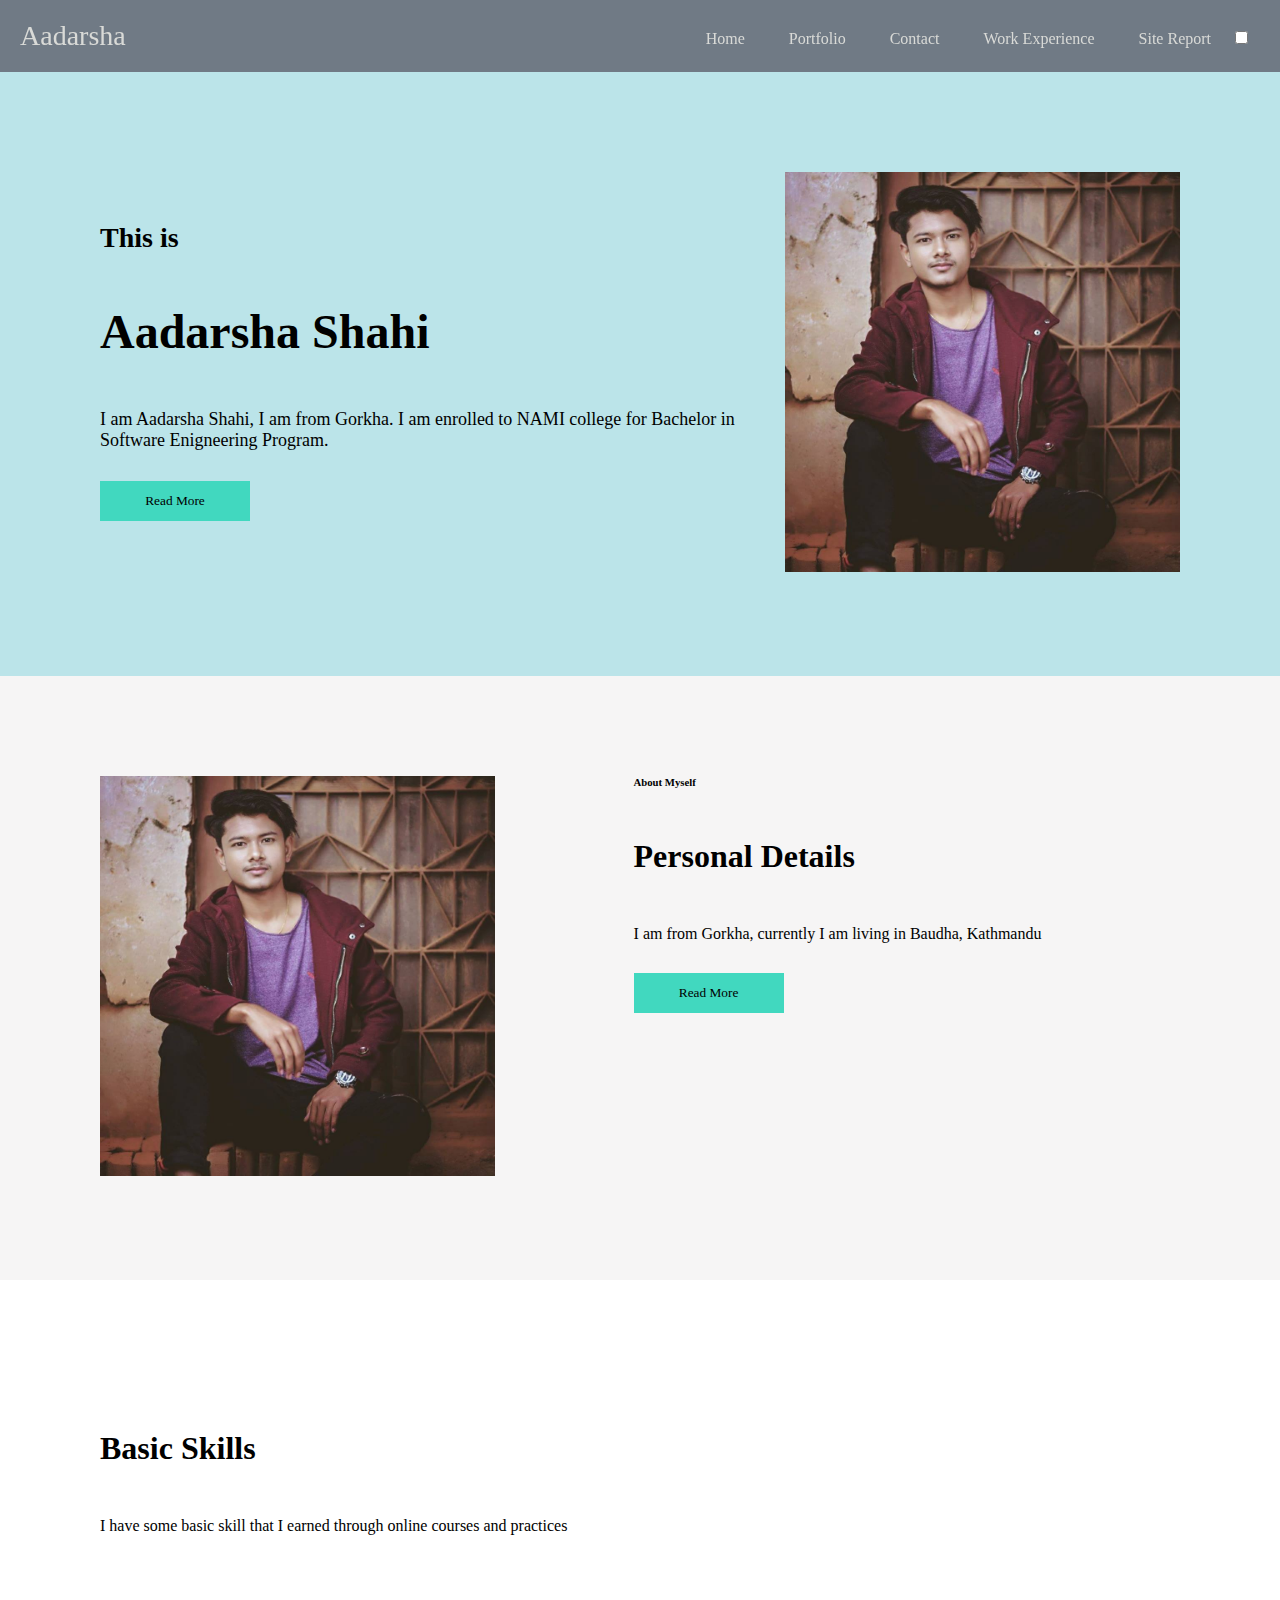
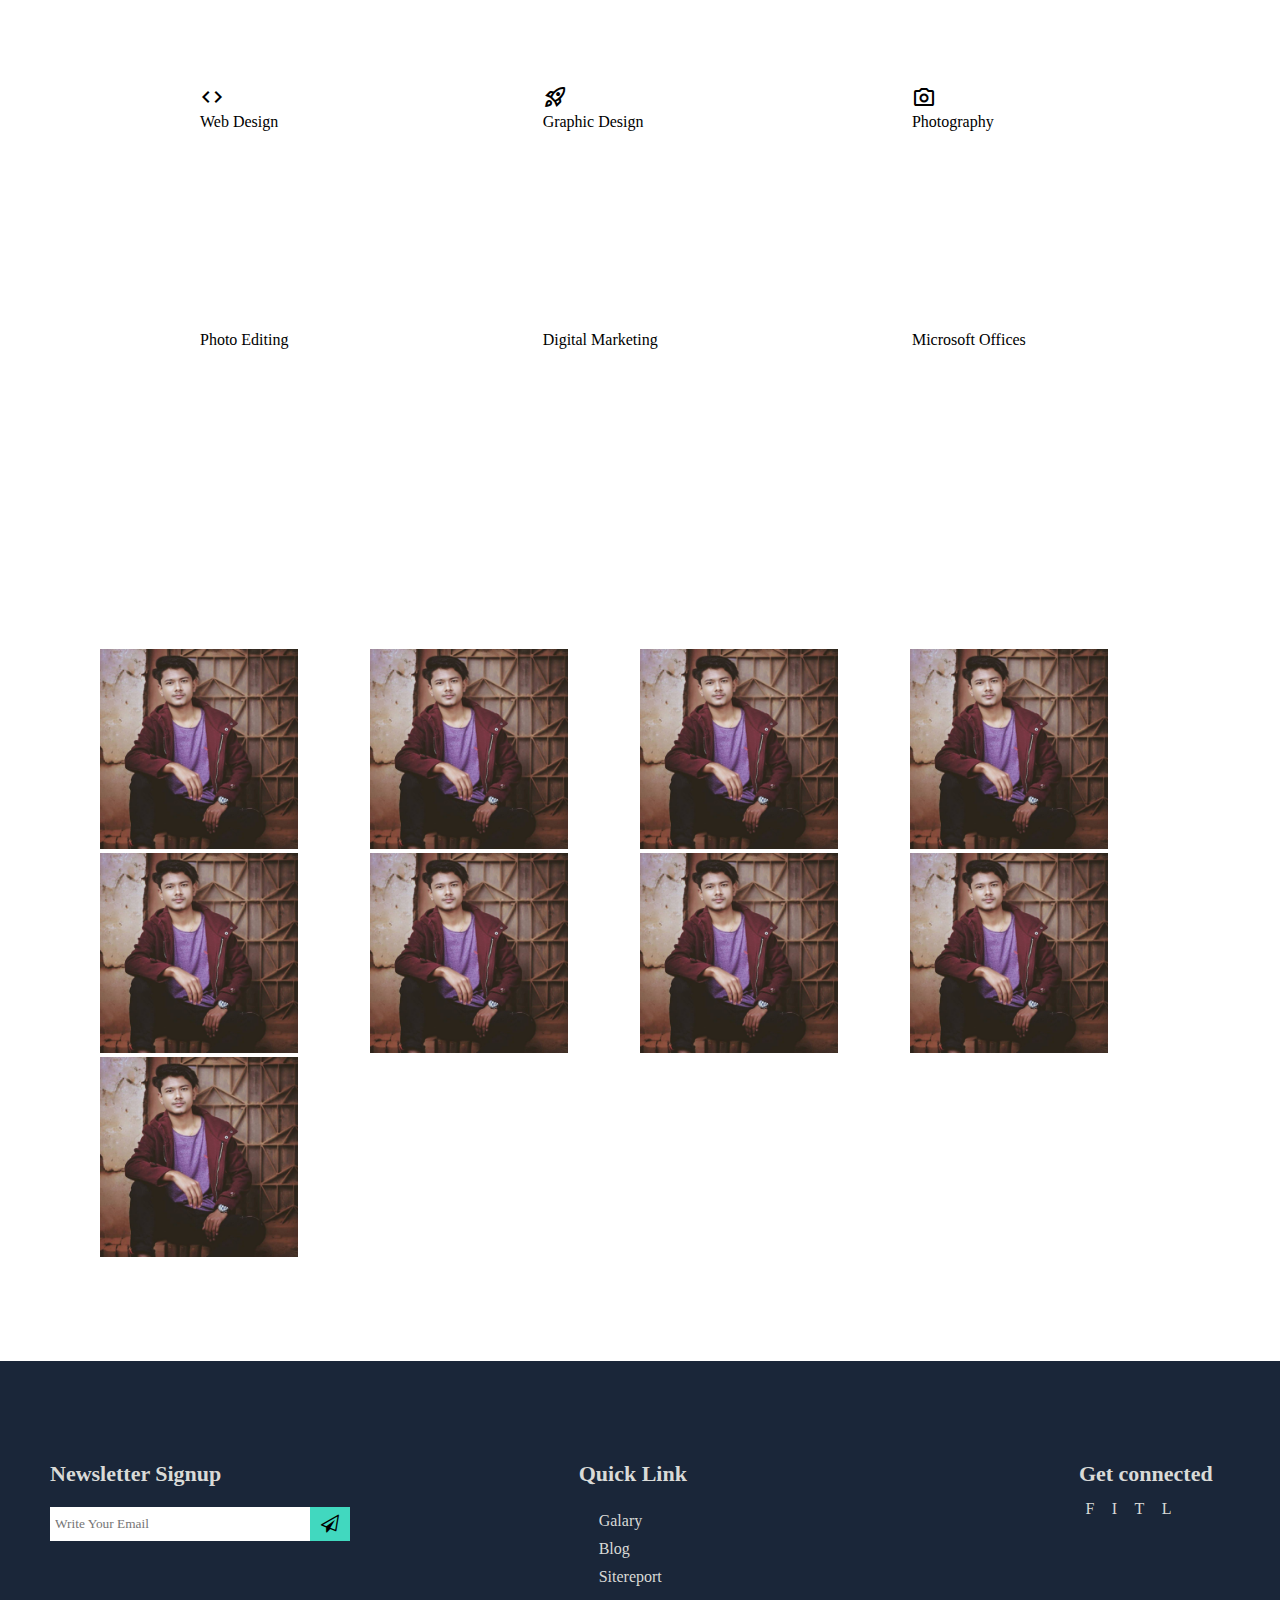
==== index.html @ e9f1cf70 "Hamburger modification" ====
<!--These are elements for index.html page-->
<!DOCTYPE html>
<html>
<head>
	<meta charset="utf-8">
	<meta name="viewport" content="width=device-width, initial-scale=1">
	<title>Portfolio</title>
	<!--This is the link for External CSS that add design to header and footer-->
	<link rel="stylesheet" type="text/css" href="./css/style.css"/>
	<link rel="stylesheet" type="text/css" href="./css/main.css"/>
	<link rel="stylesheet" type="text/css" href="./css/index.css"/>
	<link rel="stylesheet" href="https://cdnjs.cloudflare.com/ajax/libs/font-awesome/4.7.0/css/font-awesome.min.css">
	<link rel="stylesheet" href="https://fonts.googleapis.com/css2?family=Material+Symbols+Outlined:opsz,wght,FILL,GRAD@48,400,0,0"/>
</head>

<!--Body of the page starts here-->
<body>
	<!--This is the header of the page-->
	<header id="header">	<!--Header Id for scroll up behaviour-->

			<!--This div should float left-->
			<div class="left">
				<a>Aadarsha</a>
			</div>
			<!--left div ends here-->

			<!--This div should float right-->
			<div class="right">

				<div class="nav-container">
					<!--Start of navigation bar-->
					<nav class="web-nav">

						<!--creating navigation menu-->
						<ul>

							<!--listing all navigation menu items-->
							<li><a href="index.html">Home</a></li>
							<li><a href="portfolio.html">Portfolio</a></li>
							<li><a href="contact.html">Contact</a></li>
							<li><a href="workexperience.html">Work Experience</a></li>
							<li><a href="sitereport.html">Site Report</a></li>
						</ul>
						<!--closing of navigation menu-->

					</nav>
				</div>
				<!--Navigation bar ends-->
				<div class="hamburger" type="checkbox">
					<input type="checkbox" name="menu" id="menu">
					<div class="bar-1"></div>
					<div class="bar-2"></div>
					<div class="bar-3"></div>
				</div>

			</div>
			<!--right div ends here-->
	</header>
	<!--Header Ends Here-->

	<main>
		<section class="section-1">
			<div class="left">
				<div class="left-inner">
					<h6>This is</h6>
					<h1>Aadarsha Shahi</h1>
					<p> I am Aadarsha Shahi, I am from Gorkha. I am enrolled to NAMI college for Bachelor in Software Enigneering Program.</p>
					<button class="read-more">Read More</button>
				</div>
			</div>

			<div class="right">
				<div class="right-inner">
					<img class="profile-img" src="./image/image.jpg" />
				</div>
			</div>
		</section>

		<section class="section-2">
			<div class="left">
				<div class="left-inner">
					<img class="profile-img" src="./image/image.jpg" />
				</div>
			</div>
			<div class="right">
				<div class="right-inner">
					<h6>About Myself</h6>
					<h1>Personal Details</h1>
					<p>I am from Gorkha, currently I am living in Baudha, Kathmandu</p>
					<button class="read-more">Read More</button>
				</div>
			</div>
		</section>
		<section class="section-3">
			<h1>Basic Skills</h1>
			<p>I have some basic skill that I earned through online courses and practices</p>
			<div class="grid-container">
				<div class="grid-element">
					<p><span class="material-symbols-outlined">code</span></p>
					<a>Web Design</a>
				</div>
				<div class="grid-element">
					<p><span class="material-symbols-outlined">rocket_launch</span></p>
					<a>Graphic Design</a>
				</div>
				<div class="grid-element">
					<p><span class="material-symbols-outlined">photo_camera</span></p>
					<a>Photography</a>
				</div>
				<div class="grid-element">
					<a>Photo Editing</a>
				</div>
				<div class="grid-element">
					<a>Digital Marketing</a>
				</div>
				<div class="grid-element">
					<a>Microsoft Offices</a>
				</div>
			</div>
		</section>

		<section class="section-4">
			<div class="grid-container">
				<div class="grid-item">
					<img src="./image/image.jpg" height="200px" width="auto"/>
				</div>
				<div class="grid-item">
					<img src="./image/image.jpg" height="200px" width="auto"/>
				</div>
				<div class="grid-item">
					<img src="./image/image.jpg" height="200px" width="auto"/>
				</div>
				<div class="grid-item">
					<img src="./image/image.jpg" height="200px" width="auto"/>
				</div>
				<div class="grid-item">
					<img src="./image/image.jpg" height="200px" width="auto"/>
				</div>
				<div class="grid-item">
					<img src="./image/image.jpg" height="200px" width="auto"/>
				</div>
				<div class="grid-item">
					<img src="./image/image.jpg" height="200px" width="auto"/>
				</div>
				<div class="grid-item">
					<img src="./image/image.jpg" height="200px" width="auto"/>
				</div>
				<div class="grid-item">
					<img src="./image/image.jpg" height="200px" width="auto"/>
				</div>

			</div>
		</section>
	</main>

	<footer>

		<div class="main">

		<!--Start of footer left div--->
		<div class="left">

			<!--footer left inner div starts here-->
			<div class="left-inner">
				<h1>Newsletter Signup</h1>
				<!--Newsletter subscription form start here-->
				<!---Form is required to make submit property send an email-->
				<!--Class given to identity this is footer-form only for newsletter subscription-->
				<form class="footer-form" action="mailto: aadarsha.2023107@nami.edu.np" method="post" enctype="text/plain">		
					<input type="email" name="email-for-newsletter" placeholder="Write Your Email" onfocus="this.placeholder='';" required/>
				<button type="submit" name="submit-button" class="subscribe-button"><i class="fa fa-paper-plane-o"></i></button>
				</form>
				<!--footer form ends here-->
			</div>
			<!--footer left inner div ends here-->

		</div>
		<!--end of footer left div-->

		<!--footer center div starts here-->
		<div class="center">
			
			<!--footer center inner div starts here-->
			<div class="center-inner">
				<h1>Quick Link</h1>
					<ul>
						<li><a href="">Galary</a></li>
						<li><a href="">Blog</a></li>
						<li><a href="">Sitereport</a></li>
					</ul>
			</div>
			<!--footer center inner div ends here-->

		</div>
		<!--footer center div ends here-->

		<!--footer right div starts here-->
		<div class="right">
			
			<!--footer right inner div starts here-->
			<div class="right-inner">
				<h1>Get connected</h1>
					<ul>
						<li><a href="">F</a></li>
						<li><a href="">I</a></li>
						<li><a href="">T</a></li>
						<li><a href="">L</a></li>
					</ul>
			</div>
			<!--footer right inner div ends here-->

		</div>
		<!--footer right div ends here-->

	</div>

	</footer>
	<!--footer ends here-->

	<nav class="mobile-nav">

		
	</nav>

</body>
</html>
---- css/style.css ----
/*This is the main stylesheet for header and footer of the overall pages of the website*/
:root {
	--fade1 : #e3f6f5;
}
/* setting body margin to 0*/
* {
	margin: 0;
	font-family: Verdana;
}

/*adding design to header*/
header {
	padding: 20px;
	background-color: #1239;
	color: #d9dad7;
	position: sticky;
	top: 0;
}
header div {
	display: inline-block;
	margin: 0;
}
header .left {
	font-weight: 200px;
	font-size: 28px;
}
header .right {
	float: right;
}
header .right nav{
	margin-top: 10px;
}

/* header ul style to none */
ul {
	list-style-type: none;
	margin: 0;
}
/* setting default property of a to designed propert*/
header a{
	text-decoration: none;
	color: #d9dad7;
}
header nav ul .hamburger {
	display: none;
	visibility: hidden;
}

footer a{
	text-decoration: none;
	color: #d9dad7;
}

/*navigation-menu items inline */
header nav ul li {
	display: inline-block;
	margin: 0;
	padding: 0 20px;
}

/*adding design to footer*/
footer {
	background-color: #1a2639;
	color: #d9dad7;
	padding: 50px;
	justify-content: center;
}

/*main container div of footer*/
footer .main {
	display: grid;
	grid-template-columns: auto auto auto;

}

/*footer newsletter subscription form*/
footer form {
	display: flex;
	padding: 20px 0;
}

/*form elements default property modified*/
form input, button, textarea {
	width: 250px;
	height: 30px;
	border-style: none;
	padding: 2px 5px;
	box-shadow: none;
	outline-style: none;
}

/*overriding the property of button to minimize repetation of CSS code*/
footer form button {
	width: 40px;
	height: 34px;
	border-style: none;
	background-color: #41d8bf;
	font-weight: 200px;
	font-size: 18px;
}

/*margin setting for center div*/
footer .center {
	margin: 0 5%;
}

/*margin setting for center dv ul*/
footer .center ul {
	margin: 0 20px;
	padding: 0;
}

/*padding for center h1 maintain a bottom gap*/
footer .center h1 {
	padding-bottom: 20px;
}

/*padding for li maintain top-bottom space between list*/
footer .center li {
	padding: 5px 0;
}

/*floating right for right div*/
footer .right-inner {
	float: right;
	margin-right: 5%;
}

/*inline display and padding to maintain gaps*/
footer .right-inner li {
	display: inline-block;
	padding: 10% 5%;
}

/*changing dont sixe of all h1 elements of footer*/
footer h1 {
	font-size: 22px;
}


@media only screen and (max-width: 900px) {

	nav{
		display: none;
	}
	header .right .hamburger div {
		height: 3px;
		width: 30px;
		background-color: white;
		display: block;
		margin: 5px;
	}
	footer .main {
		grid-template-columns: auto;
	}
	footer .main .left-inner {
		margin-left: auto;
		margin-right: auto;
		max-width: 400px;
	}
	footer .main .left-inner {
		text-align: center;
	}
	footer .main .left-inner form {
		margin: 0 7.5%;
	}
	footer .main .center-inner {
		text-align: center;
		margin-top: 20px;
	}
	footer .main .right-inner {
		float: none;
		text-align: center;
		margin-top: 40px;
	}
	footer .main .right-inner h1 {
		margin-left: 30px;
	}
	footer .main .right-inner ul {
		margin-left: 30px;
		padding-left: 3px;
	}
	footer h1 {
		font-size: 20px;
	}

}
---- css/main.css ----
/*This is the common property for <main> part of all the pages*/

/*margin to 0*/
* {
	margin: 0;
	padding: 0;
	font-family: Verdana;
}

/*for all button with class name read-more*/
.read-more {
	width: 150px;
	height: 40px;
	margin-top: 30px;
	background-color: #41d8bf;
}

/*padding for all sections of all pages*/
section {
	padding: 100px;
}

.master-section {
	background-color: #9fd3c7;
	padding: 100px 0;
	color: #ececec;
}
.master-section h1, h4{
	font-size: 48px;
	text-align: center;
}
.master-section h4 {
	font-size: 22px;
}
.master-section h1 {
	padding: 0;
}
.profile-img {
	height: 400px;
	width: auto;
}
---- css/index.css ----
/*this is the CSS property applied for <main> part of index.html page only*/

/*for common property of section-1 and 2*/
.section-1, .section-2 {
	display: grid;
	grid-template-columns: auto auto;
	background-color: #bbe4e9;
}

/*overriding background colour of section 2*/
.section-2 {
	background-color: #f6f5f5;
}

/*for section-1 left-inner div*/
.section-1 .left-inner {
	padding-right: 50px;
}

/*for h6 tag of section-1 only*/
.section-1 h6 {
	font-size: 28px;
}

/*for h1 tag of section-1 only*/
.section-1 h1 {
	font-size: 48px;
}

/*for p tag of section-1 only*/
.section-1 p {
	font-size: 18px;
}

/*for common property of h6, h1 and p*/
.section-1 h6, h1, p {
	padding-top: 50px;
}

.section-1 img, .section-2 img {
	height: 400px;
	width: auto;
}

/*for grid-container div of section-3 only*/
.section-3 .grid-container {
	display: grid;
	grid-template-columns: auto auto auto;
}

/* for grid-element of section-2 only*/
.section-3 .grid-element {
	padding: 100px;
}

.section-4 .grid-container {
	display: grid;
	grid-template-columns: auto auto auto auto;
}

.section-4 .grid-item {
	padding: 0;
	grid-gap: 0;
}

@media only screen and (max-width: 900px) {
	.section-1, .section-2 {
		display: grid;
		grid-template-columns: auto;
	}
	.section-3 .grid-container, .section-4 .grid-container {
		display: grid;
		grid-template-columns: auto auto;
	}
	.section-1 img{
	padding-top: 50px;
	}
	.section-2 img{
	padding-bottom: 50px;
	}
	.section-2 .grid-container {
		display: grid;
		grid-template-columns: auto auto;
	}
	.section-2 .right .right-inner p{
		font-size: 18px;
	}
	section h1 {
		font-size: 20px;
	}
	section p {
		font-size: 8px;
	}

}
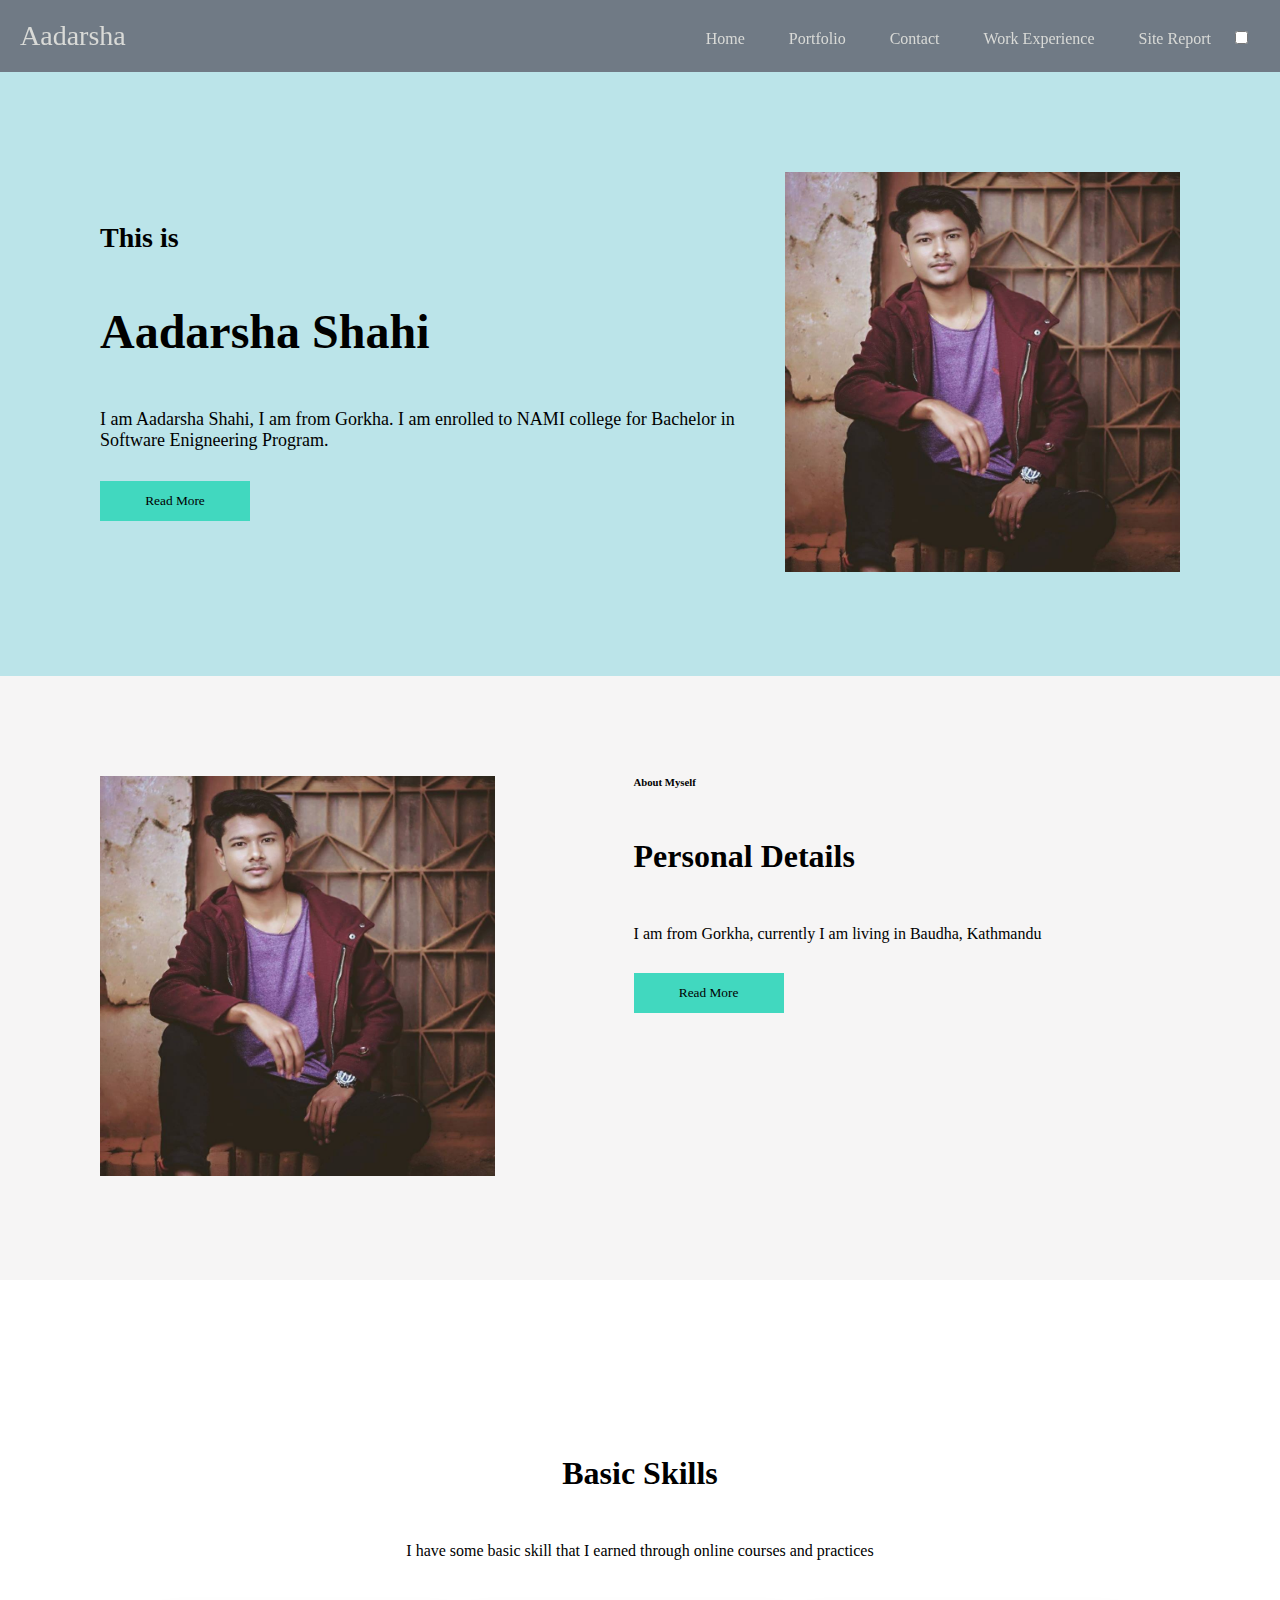
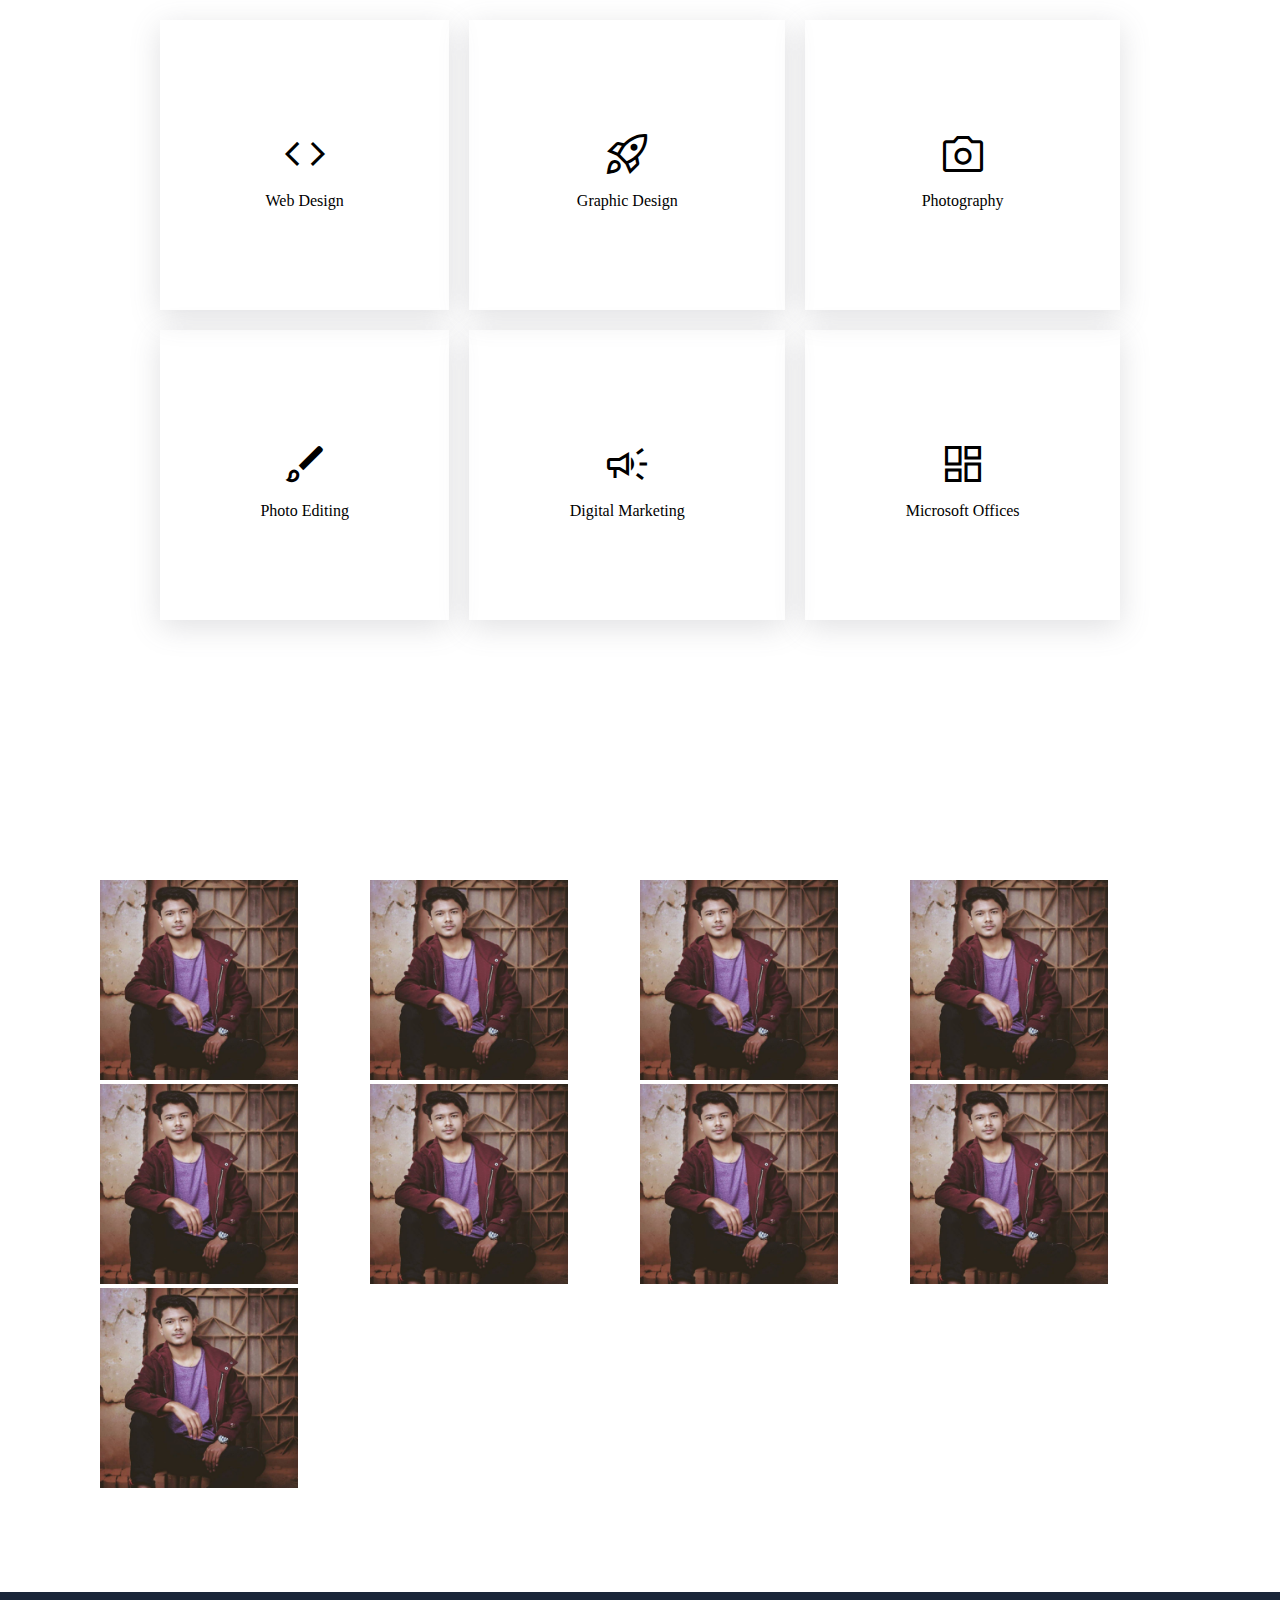
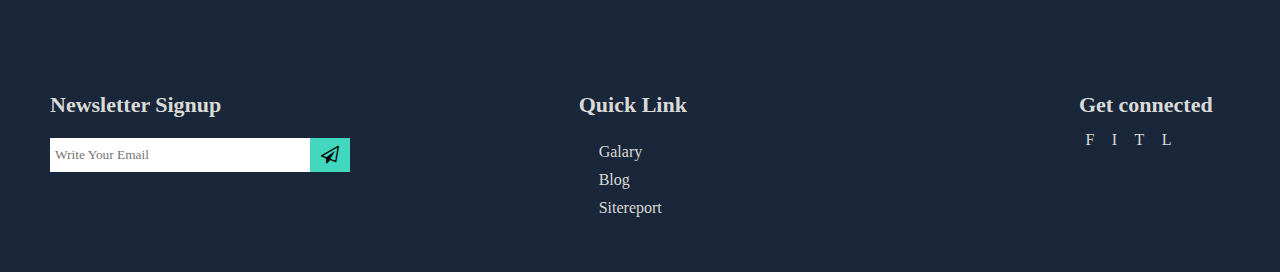
==== commit 22696a1a: "Portfolio Basic Skill" ====
--- a/index.html
+++ b/index.html
@@ -10,7 +10,7 @@
 	<link rel="stylesheet" type="text/css" href="./css/main.css"/>
 	<link rel="stylesheet" type="text/css" href="./css/index.css"/>
 	<link rel="stylesheet" href="https://cdnjs.cloudflare.com/ajax/libs/font-awesome/4.7.0/css/font-awesome.min.css">
-	<link rel="stylesheet" href="https://fonts.googleapis.com/css2?family=Material+Symbols+Outlined:opsz,wght,FILL,GRAD@48,400,0,0"/>
+	<link rel="stylesheet" href="https://fonts.googleapis.com/css2?family=Material+Symbols+Outlined:opsz,wght,FILL,GRAD@48,400,0,50"/>
 </head>
 
 <!--Body of the page starts here-->
@@ -91,29 +91,32 @@
 				</div>
 			</div>
 		</section>
-		<section class="section-3">
+		<section class="section-3 skill">
 			<h1>Basic Skills</h1>
 			<p>I have some basic skill that I earned through online courses and practices</p>
 			<div class="grid-container">
 				<div class="grid-element">
-					<p><span class="material-symbols-outlined">code</span></p>
+					<p><i class="material-symbols-outlined">code</i></p>
 					<a>Web Design</a>
 				</div>
 				<div class="grid-element">
-					<p><span class="material-symbols-outlined">rocket_launch</span></p>
+					<p><i class="material-symbols-outlined">rocket_launch</i></p>
 					<a>Graphic Design</a>
 				</div>
 				<div class="grid-element">
-					<p><span class="material-symbols-outlined">photo_camera</span></p>
+					<p><i class="material-symbols-outlined">photo_camera</i></p>
 					<a>Photography</a>
 				</div>
 				<div class="grid-element">
+					<p><i class="material-symbols-outlined">brush</i></p>
 					<a>Photo Editing</a>
 				</div>
 				<div class="grid-element">
+					<p><i class="material-symbols-outlined">campaign</i></p>
 					<a>Digital Marketing</a>
 				</div>
 				<div class="grid-element">
+						<p><i class="material-symbols-outlined">dashboard</i></p>
 					<a>Microsoft Offices</a>
 				</div>
 			</div>
--- a/css/main.css
+++ b/css/main.css
@@ -38,4 +38,40 @@
 .profile-img {
 	height: 400px;
 	width: auto;
+}
+
+.skill {
+	text-align: center;
+}
+
+/*for grid-container div of section-3 only*/
+.skill .grid-container {
+	display: grid;
+	grid-template-columns: auto auto auto;
+	padding: 50px;
+}
+.skill h1, .main-paragraph {
+	margin: 25px auto;
+}
+.skill h1 {
+	margin-bottom: 0;
+}
+/* for grid-element of section-2 only*/
+.skill .grid-element {
+	padding: 100px;
+	box-shadow: rgba(100, 100, 111, 0.2) 0px 7px 29px 0px;
+	margin: 10px;
+}
+
+.skill .grid-element p, a {
+	padding: 10px 0;
+}
+.skill .grid-element p i{
+	font-size: 48px;
+}
+.skill .grid-element:hover{
+	cursor: pointer;
+	color: #8594e4;
+	box-shadow: rgba(0, 0, 0, 0.25) 0px 54px 55px, rgba(0, 0, 0, 0.12) 0px -12px 30px, rgba(0, 0, 0, 0.12) 0px 4px 6px, rgba(0, 0, 0, 0.17) 0px 12px 13px, rgba(0, 0, 0, 0.09) 0px -3px 5px;
+	transition: 0.5s;
 }--- a/css/index.css
+++ b/css/index.css
@@ -42,17 +42,6 @@
 	width: auto;
 }
 
-/*for grid-container div of section-3 only*/
-.section-3 .grid-container {
-	display: grid;
-	grid-template-columns: auto auto auto;
-}
-
-/* for grid-element of section-2 only*/
-.section-3 .grid-element {
-	padding: 100px;
-}
-
 .section-4 .grid-container {
 	display: grid;
 	grid-template-columns: auto auto auto auto;
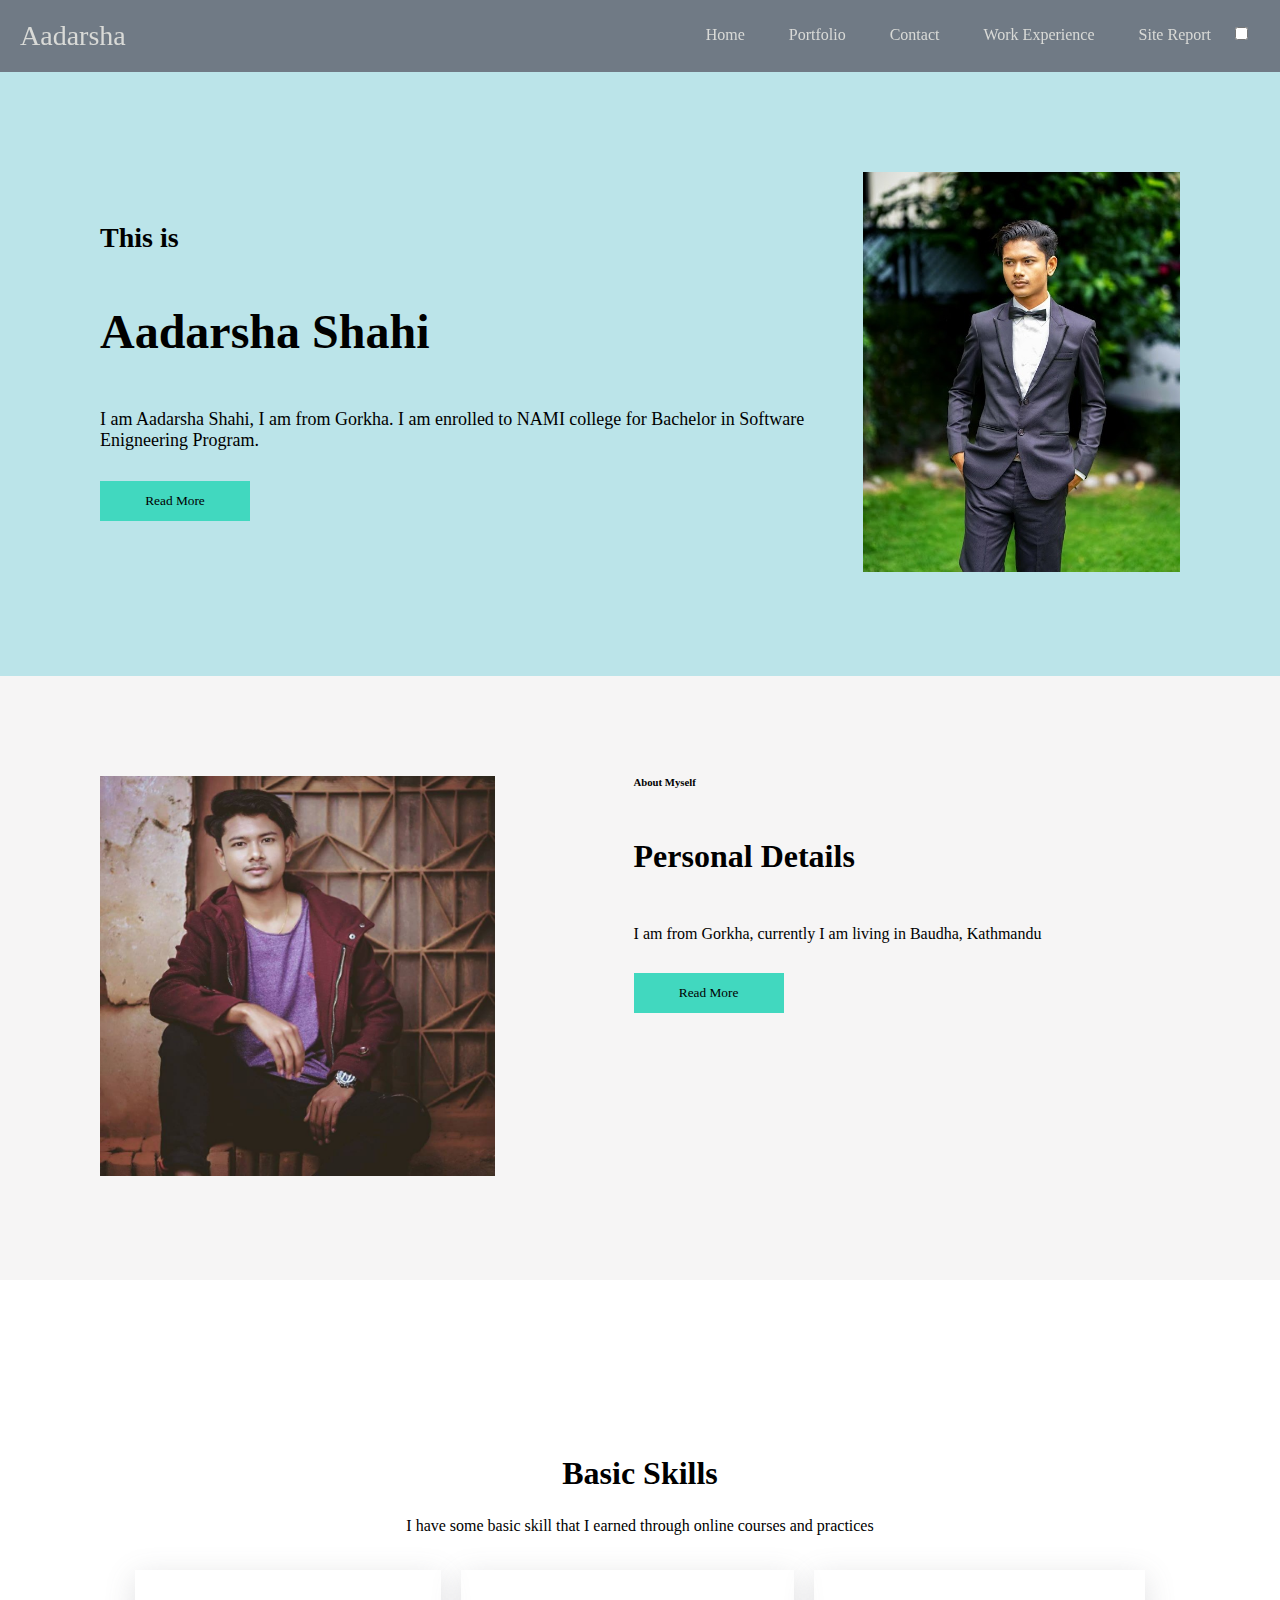
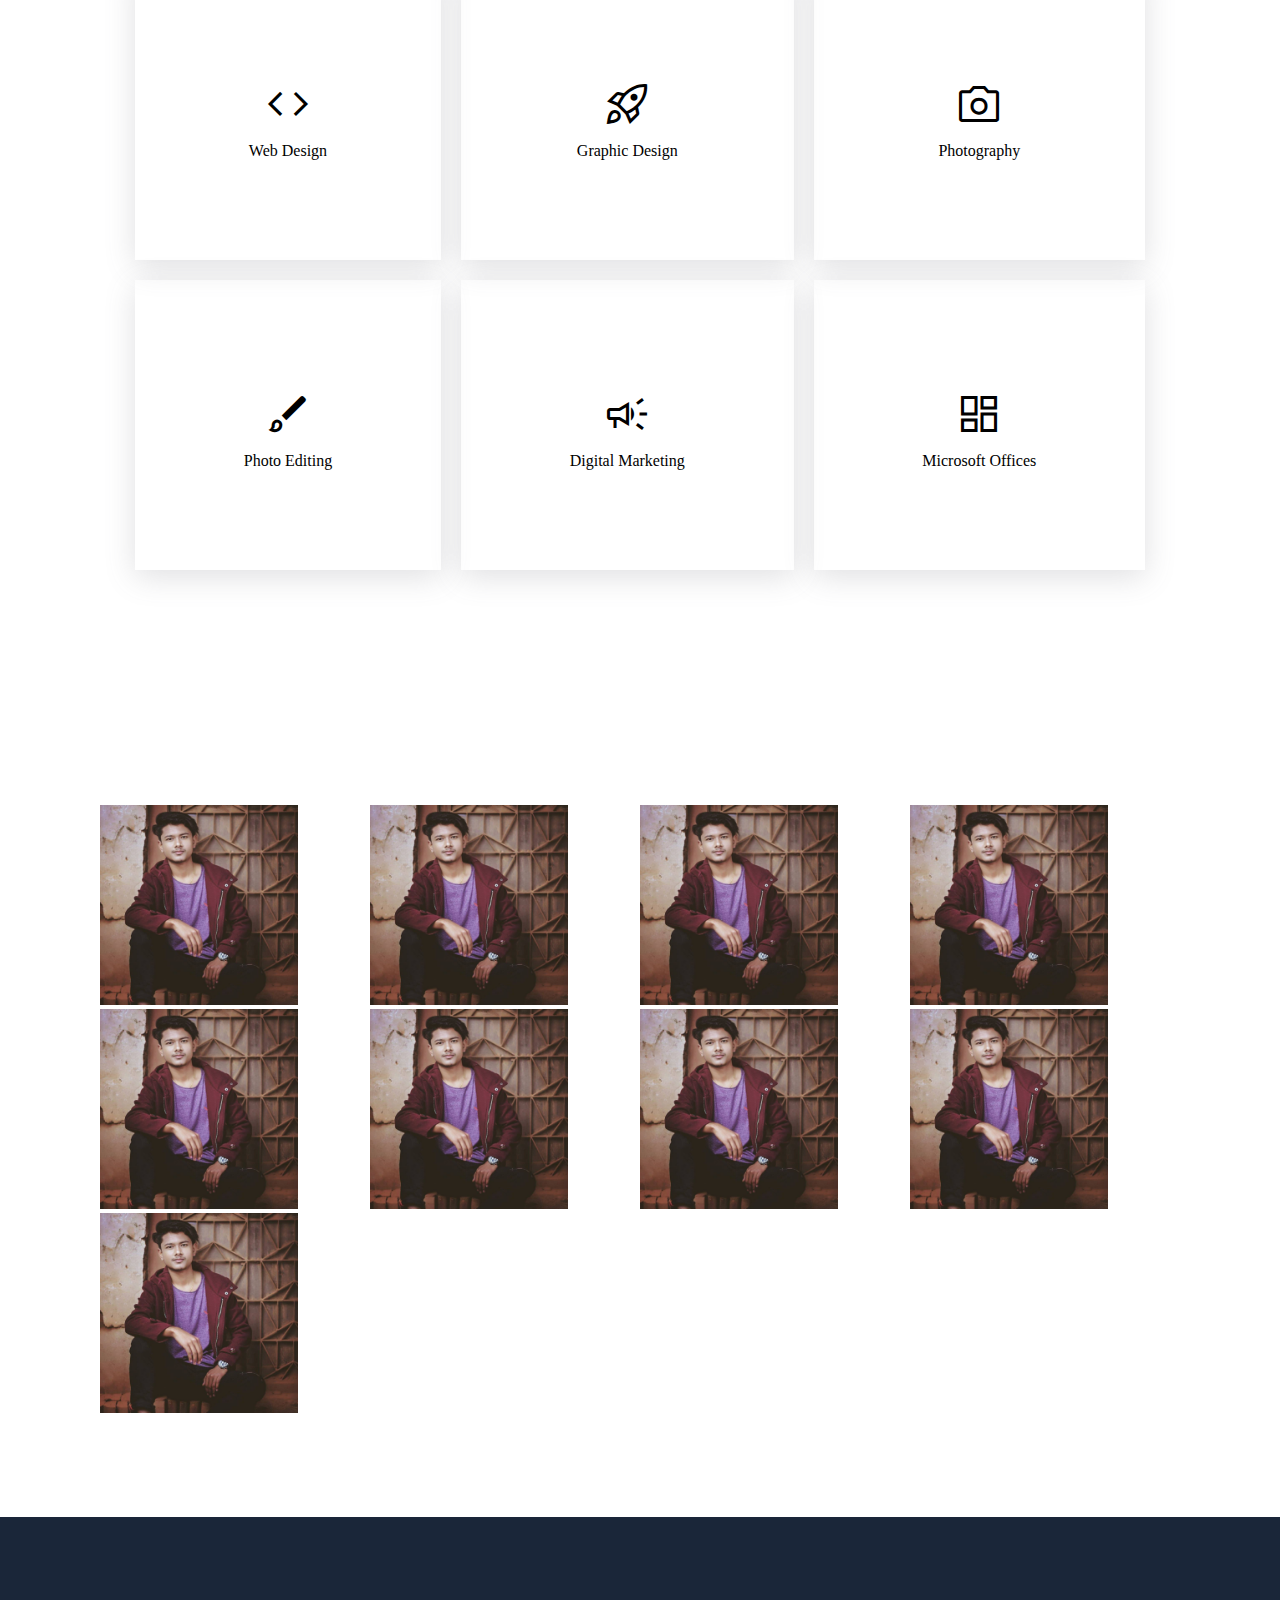
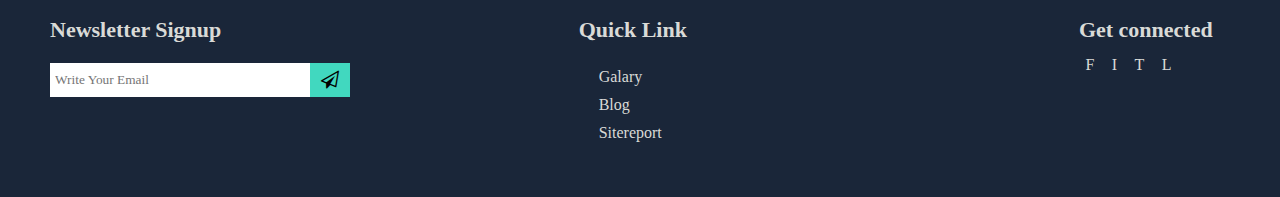
==== commit 54264278: "Box shadow modified" ====
--- a/index.html
+++ b/index.html
@@ -20,7 +20,7 @@
 
 			<!--This div should float left-->
 			<div class="left">
-				<a>Aadarsha</a>
+				<a href="#section">Aadarsha</a>
 			</div>
 			<!--left div ends here-->
 
@@ -59,7 +59,7 @@
 	<!--Header Ends Here-->
 
 	<main>
-		<section class="section-1">
+		<section class="section-1" id="section">
 			<div class="left">
 				<div class="left-inner">
 					<h6>This is</h6>
@@ -71,7 +71,7 @@
 
 			<div class="right">
 				<div class="right-inner">
-					<img class="profile-img" src="./image/image.jpg" />
+					<img class="profile-img" src="./image/profile-1.jpg" />
 				</div>
 			</div>
 		</section>
@@ -93,7 +93,7 @@
 		</section>
 		<section class="section-3 skill">
 			<h1>Basic Skills</h1>
-			<p>I have some basic skill that I earned through online courses and practices</p>
+			<p class="main-paragraph">I have some basic skill that I earned through online courses and practices</p>
 			<div class="grid-container">
 				<div class="grid-element">
 					<p><i class="material-symbols-outlined">code</i></p>
--- a/css/style.css
+++ b/css/style.css
@@ -3,6 +3,9 @@
 	--fade1 : #e3f6f5;
 }
 /* setting body margin to 0*/
+html {
+	scroll-behavior: smooth;
+}
 * {
 	margin: 0;
 	font-family: Verdana;
@@ -28,7 +31,7 @@
 	float: right;
 }
 header .right nav{
-	margin-top: 10px;
+	padding-top: 6px;
 }
 
 /* header ul style to none */
@@ -41,6 +44,7 @@
 	text-decoration: none;
 	color: #d9dad7;
 }
+
 header nav ul .hamburger {
 	display: none;
 	visibility: hidden;
@@ -137,7 +141,32 @@
 	font-size: 22px;
 }
 
-
+header .left a:hover {
+  transition: 5s;
+  -webkit-animation: glowing-text 1s ease-in-out infinite alternate;
+  -moz-animation: glowing-text 1s ease-in-out infinite alternate;
+  animation: glowing-text 1s ease-in-out infinite alternate;
+  cursor: pointer;
+
+}
+nav a:hover {
+	padding: 30px;
+	padding-bottom: 28.5px;
+	cursor: pointer;
+	transition: 1s;
+	background-color: #1249;
+}
+.active {
+	border-bottom: 2ps solid red;
+}
+@keyframes glowing-text {
+  0% {
+    text-shadow: 0 0 10px #fff, 0 0 20px #fff, 0 0 30px #2e00e6, 0 0 40px #6300e6, 0 0 50px #c300e6, 0 0 60px #e200e6, 0 0 70px #e600ca;
+  
+  100% {
+    text-shadow: 0 0 20px #fff, 0 0 30px #ff4da6, 0 0 40px #ff4da6, 0 0 50px #ff4da6, 0 0 60px #ff4da6, 0 0 70px #ff4da6, 0 0 80px #ff4da6;
+  }
+}
 @media only screen and (max-width: 900px) {
 
 	nav{
--- a/css/main.css
+++ b/css/main.css
@@ -48,10 +48,13 @@
 .skill .grid-container {
 	display: grid;
 	grid-template-columns: auto auto auto;
-	padding: 50px;
+	padding: 25px;
 }
 .skill h1, .main-paragraph {
 	margin: 25px auto;
+}
+.skill p {
+	margin-bottom: 0;
 }
 .skill h1 {
 	margin-bottom: 0;
--- a/css/index.css
+++ b/css/index.css
@@ -51,7 +51,9 @@
 	padding: 0;
 	grid-gap: 0;
 }
-
+.skill p {
+	padding: 0;
+}
 @media only screen and (max-width: 900px) {
 	.section-1, .section-2 {
 		display: grid;
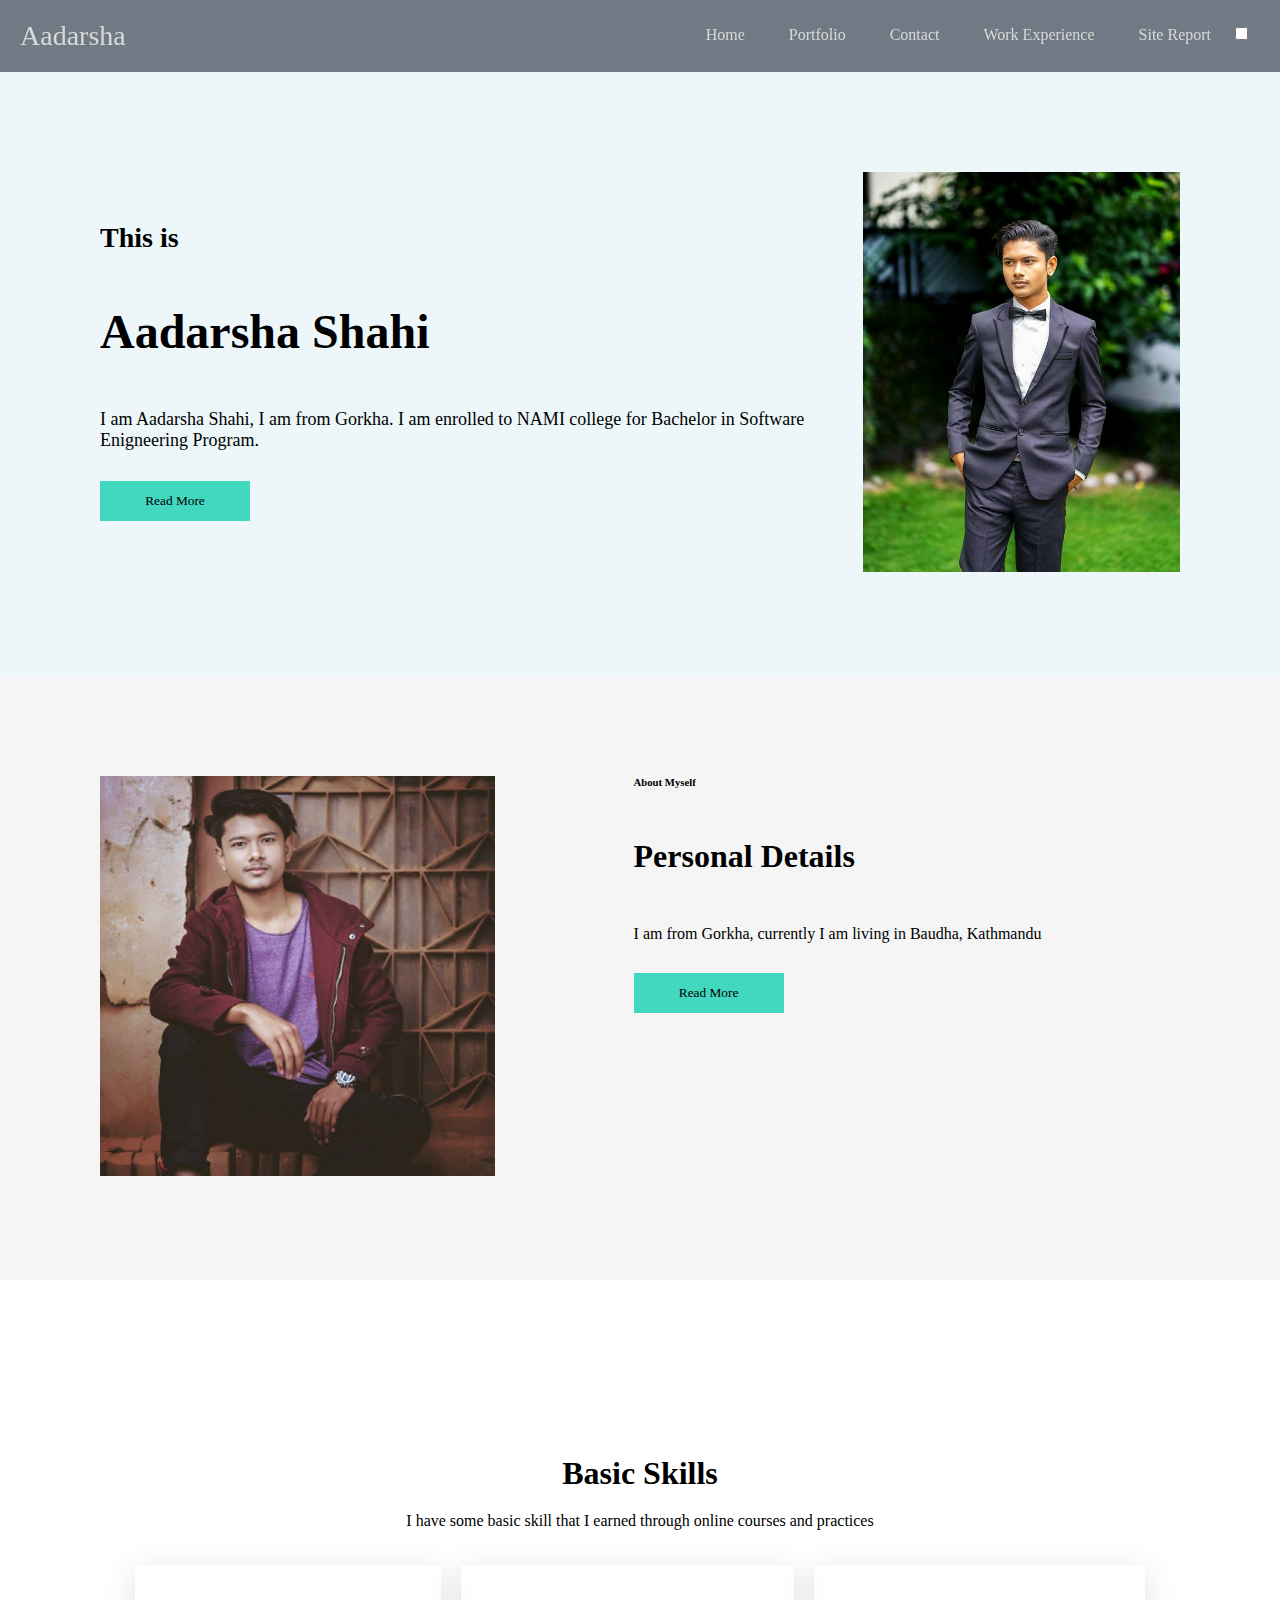
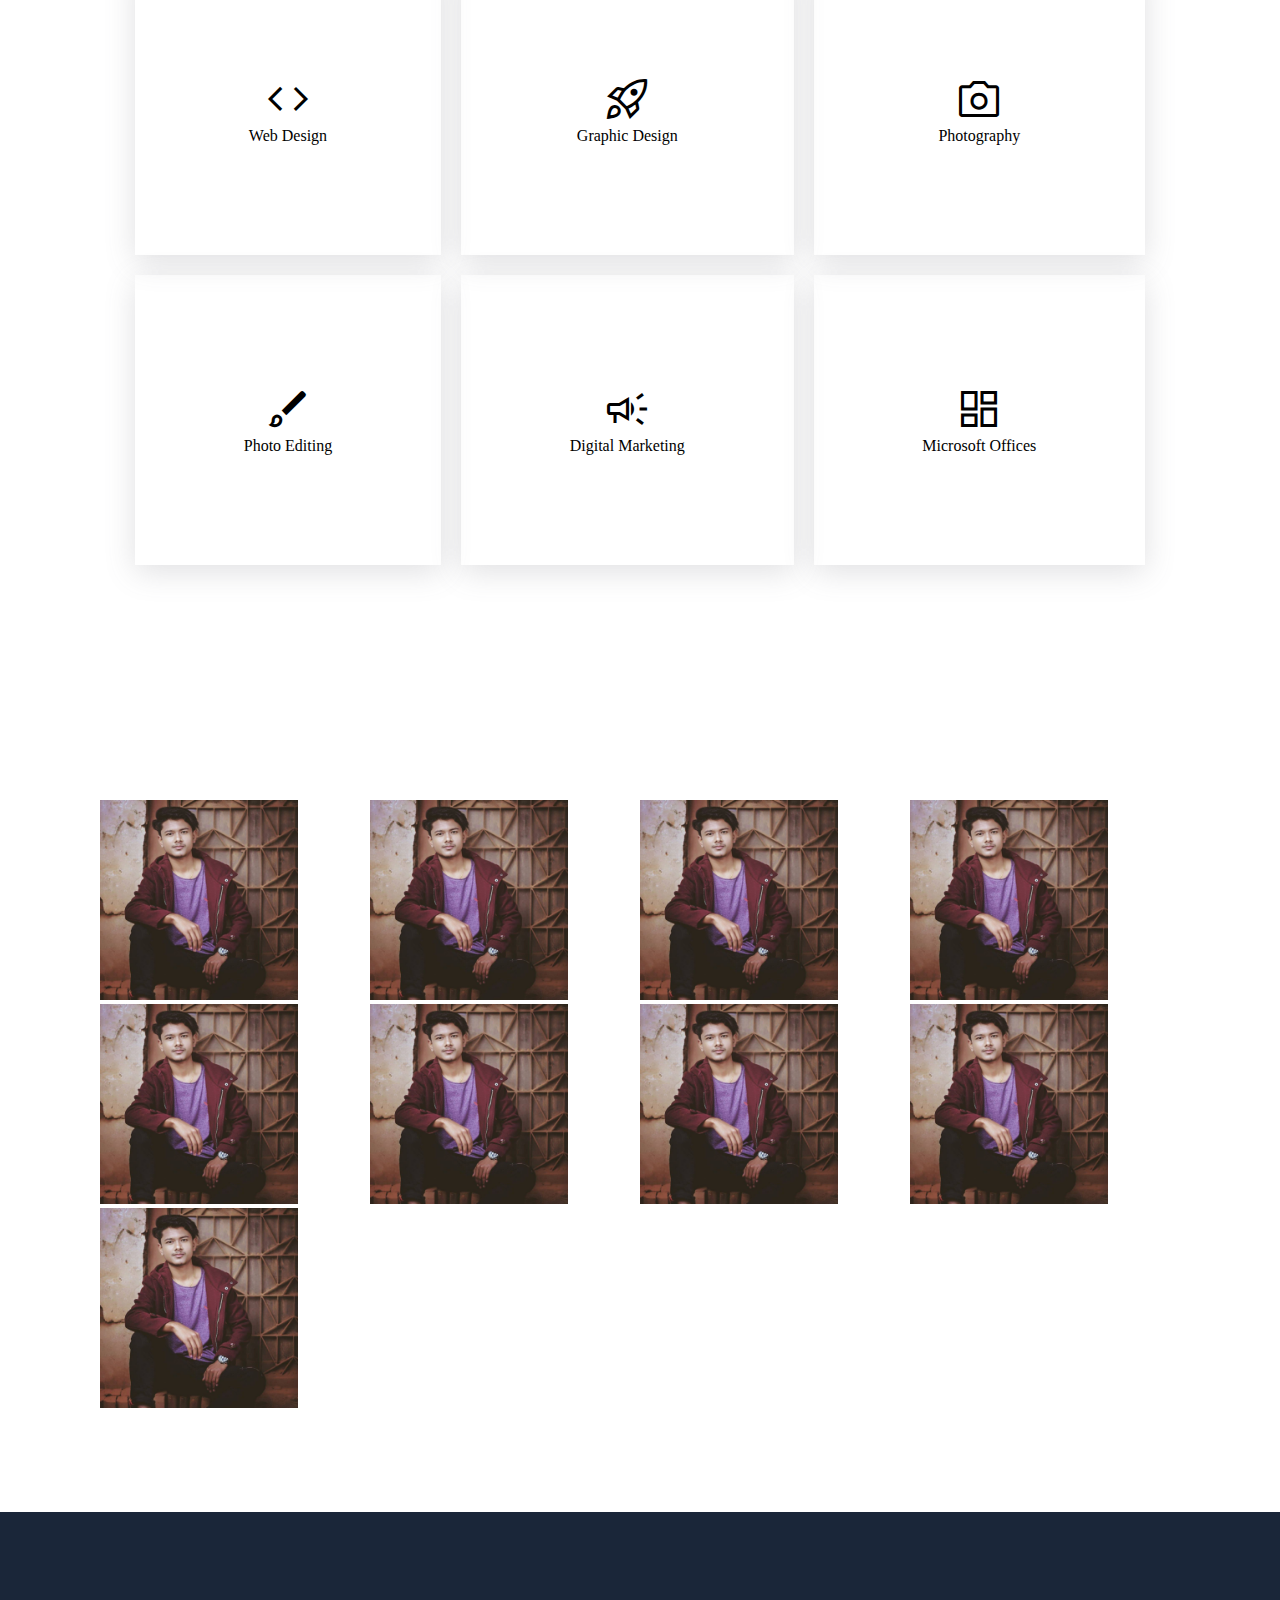
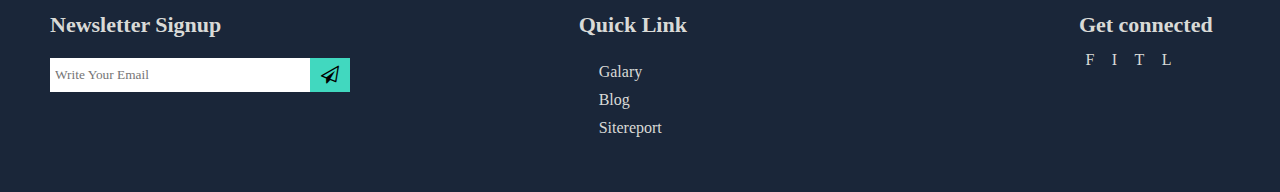
==== commit fda510fd: "Content and Styling for workexperience.html page" ====
--- a/index.html
+++ b/index.html
@@ -35,7 +35,7 @@
 						<ul>
 
 							<!--listing all navigation menu items-->
-							<li><a href="index.html">Home</a></li>
+							<li class="active"><a href="index.html">Home</a></li>
 							<li><a href="portfolio.html">Portfolio</a></li>
 							<li><a href="contact.html">Contact</a></li>
 							<li><a href="workexperience.html">Work Experience</a></li>
@@ -93,31 +93,31 @@
 		</section>
 		<section class="section-3 skill">
 			<h1>Basic Skills</h1>
-			<p class="main-paragraph">I have some basic skill that I earned through online courses and practices</p>
+			<p>I have some basic skill that I earned through online courses and practices</p>
 			<div class="grid-container">
 				<div class="grid-element">
-					<p><i class="material-symbols-outlined">code</i></p>
-					<a>Web Design</a>
-				</div>
-				<div class="grid-element">
-					<p><i class="material-symbols-outlined">rocket_launch</i></p>
-					<a>Graphic Design</a>
-				</div>
-				<div class="grid-element">
-					<p><i class="material-symbols-outlined">photo_camera</i></p>
-					<a>Photography</a>
-				</div>
-				<div class="grid-element">
-					<p><i class="material-symbols-outlined">brush</i></p>
-					<a>Photo Editing</a>
-				</div>
-				<div class="grid-element">
-					<p><i class="material-symbols-outlined">campaign</i></p>
-					<a>Digital Marketing</a>
-				</div>
-				<div class="grid-element">
-						<p><i class="material-symbols-outlined">dashboard</i></p>
-					<a>Microsoft Offices</a>
+					<p class="skill-title"><i class="material-symbols-outlined">code</i><br/>
+					<a>Web Design</a></p>
+				</div>
+				<div class="grid-element">
+					<p class="skill-title"><i class="material-symbols-outlined">rocket_launch</i><br/>
+					<a>Graphic Design</a></p>
+				</div>
+				<div class="grid-element">
+					<p class="skill-title"><i class="material-symbols-outlined">photo_camera</i><br/>
+					<a>Photography</a></p>
+				</div>
+				<div class="grid-element">
+					<p class="skill-title"><i class="material-symbols-outlined">brush</i><br/>
+					<a>Photo Editing</a></p>
+				</div>
+				<div class="grid-element">
+					<p class="skill-title"><i class="material-symbols-outlined">campaign</i><br/>
+					<a>Digital Marketing</a></p>
+				</div>
+				<div class="grid-element">
+					<p class="skill-title"><i class="material-symbols-outlined">dashboard</i><br/>
+					<a>Microsoft Offices</a></p>
 				</div>
 			</div>
 		</section>
--- a/css/style.css
+++ b/css/style.css
@@ -102,7 +102,10 @@
 	font-weight: 200px;
 	font-size: 18px;
 }
-
+footer form button:hover {
+	font-size: 22px;
+	transition: 1s;
+}
 /*margin setting for center div*/
 footer .center {
 	margin: 0 5%;
@@ -157,16 +160,20 @@
 	background-color: #1249;
 }
 .active {
-	border-bottom: 2ps solid red;
-}
+  -webkit-animation: glowing-text 1s ease-in-out infinite alternate;
+  -moz-animation: glowing-text 1s ease-in-out infinite alternate;
+  animation: glowing-text 1s ease-in-out infinite alternate;
+}
+
 @keyframes glowing-text {
   0% {
     text-shadow: 0 0 10px #fff, 0 0 20px #fff, 0 0 30px #2e00e6, 0 0 40px #6300e6, 0 0 50px #c300e6, 0 0 60px #e200e6, 0 0 70px #e600ca;
-  
+  }
   100% {
     text-shadow: 0 0 20px #fff, 0 0 30px #ff4da6, 0 0 40px #ff4da6, 0 0 50px #ff4da6, 0 0 60px #ff4da6, 0 0 70px #ff4da6, 0 0 80px #ff4da6;
   }
 }
+
 @media only screen and (max-width: 900px) {
 
 	nav{
--- a/css/main.css
+++ b/css/main.css
@@ -21,7 +21,9 @@
 }
 
 .master-section {
-	background-color: #9fd3c7;
+	background: #1D976C;
+	background: -webkit-linear-gradient(to right,  #afc5ff, #1D976C);
+	background: linear-gradient(to right,  #afc5ff, #8dc6ff);
 	padding: 100px 0;
 	color: #ececec;
 }
@@ -56,6 +58,7 @@
 .skill p {
 	margin-bottom: 0;
 }
+
 .skill h1 {
 	margin-bottom: 0;
 }
@@ -72,9 +75,24 @@
 .skill .grid-element p i{
 	font-size: 48px;
 }
+.skill h1 {
+	margin-bottom: 20px;
+}
 .skill .grid-element:hover{
 	cursor: pointer;
 	color: #8594e4;
 	box-shadow: rgba(0, 0, 0, 0.25) 0px 54px 55px, rgba(0, 0, 0, 0.12) 0px -12px 30px, rgba(0, 0, 0, 0.12) 0px 4px 6px, rgba(0, 0, 0, 0.17) 0px 12px 13px, rgba(0, 0, 0, 0.09) 0px -3px 5px;
 	transition: 0.5s;
+}
+.skill .grid-element p:hover{
+	transform: scale(1.5);
+	transition: 1s;
+}
+
+.read-more:hover {
+	font-size: 15px;
+	transition: 1s;
+}
+button:hover {
+	cursor: pointer;
 }--- a/css/index.css
+++ b/css/index.css
@@ -4,7 +4,7 @@
 .section-1, .section-2 {
 	display: grid;
 	grid-template-columns: auto auto;
-	background-color: #bbe4e9;
+	background-color: #edf7fa;
 }
 
 /*overriding background colour of section 2*/
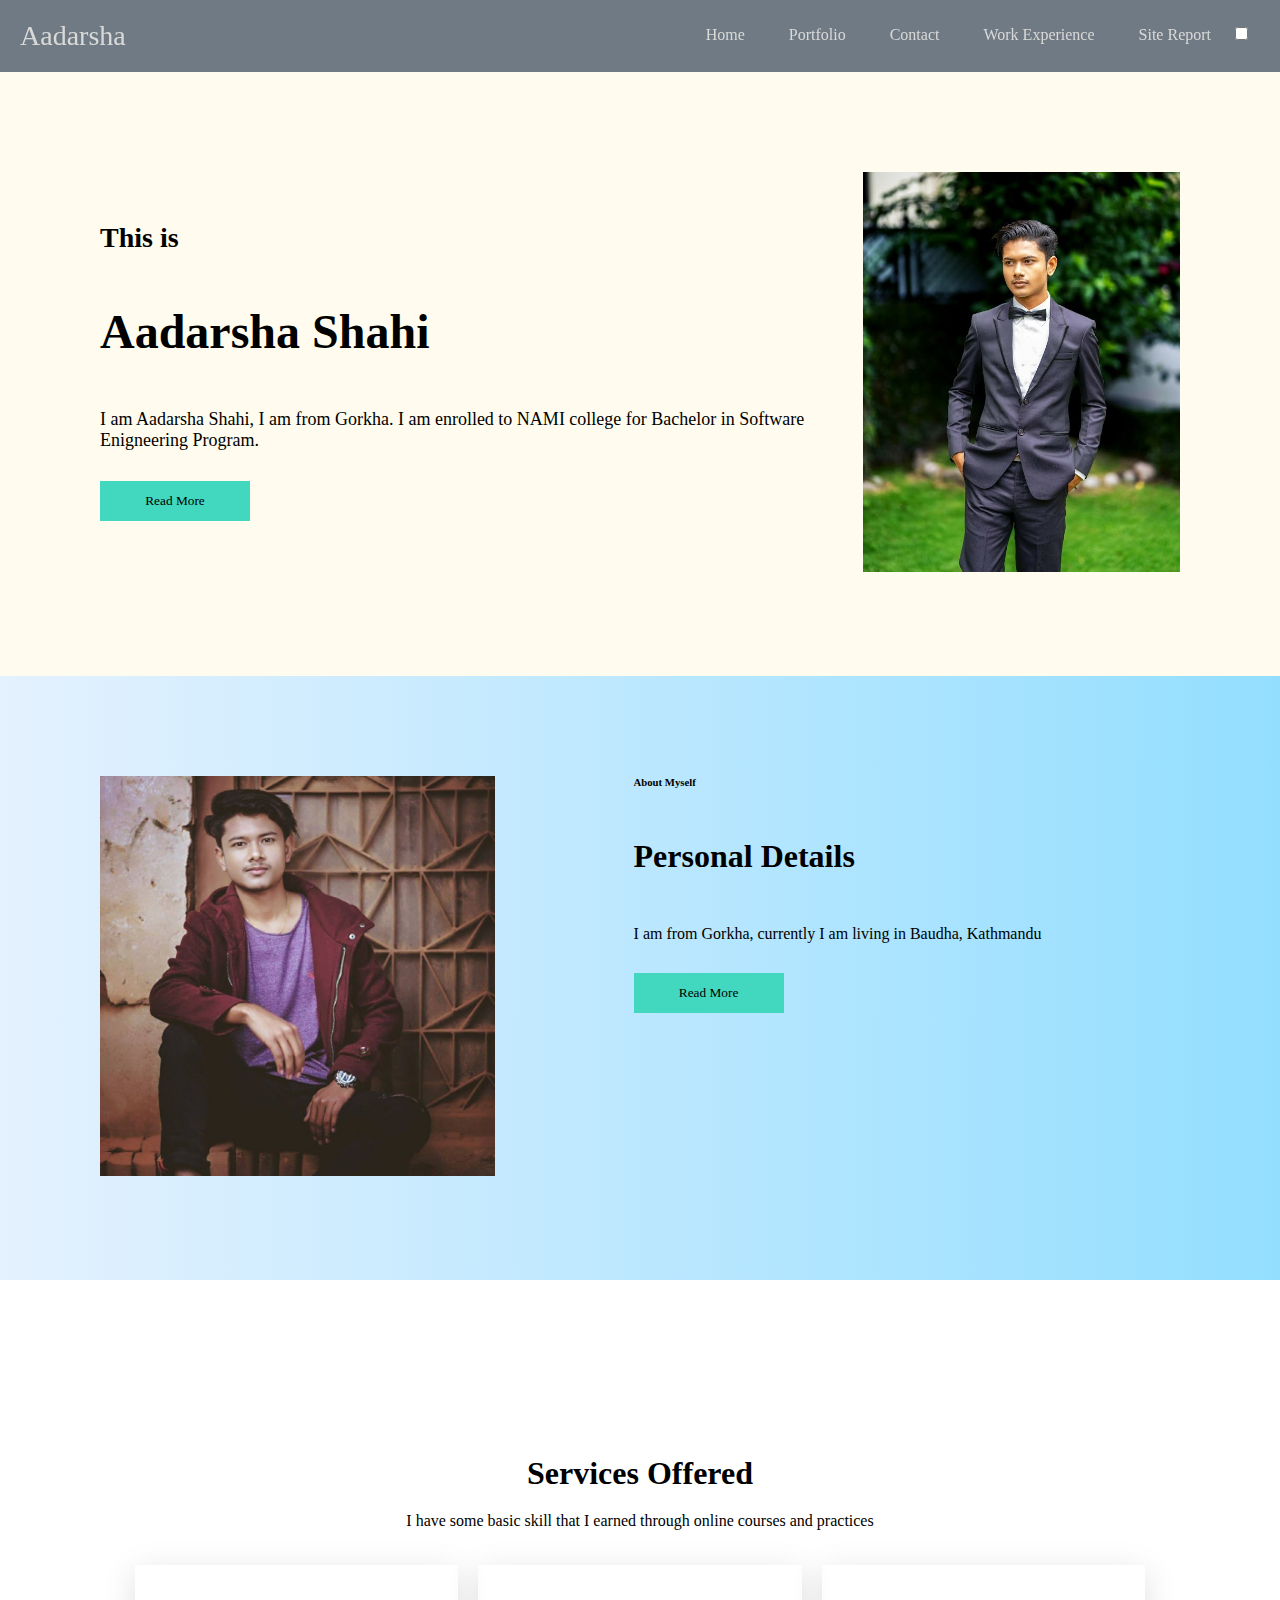
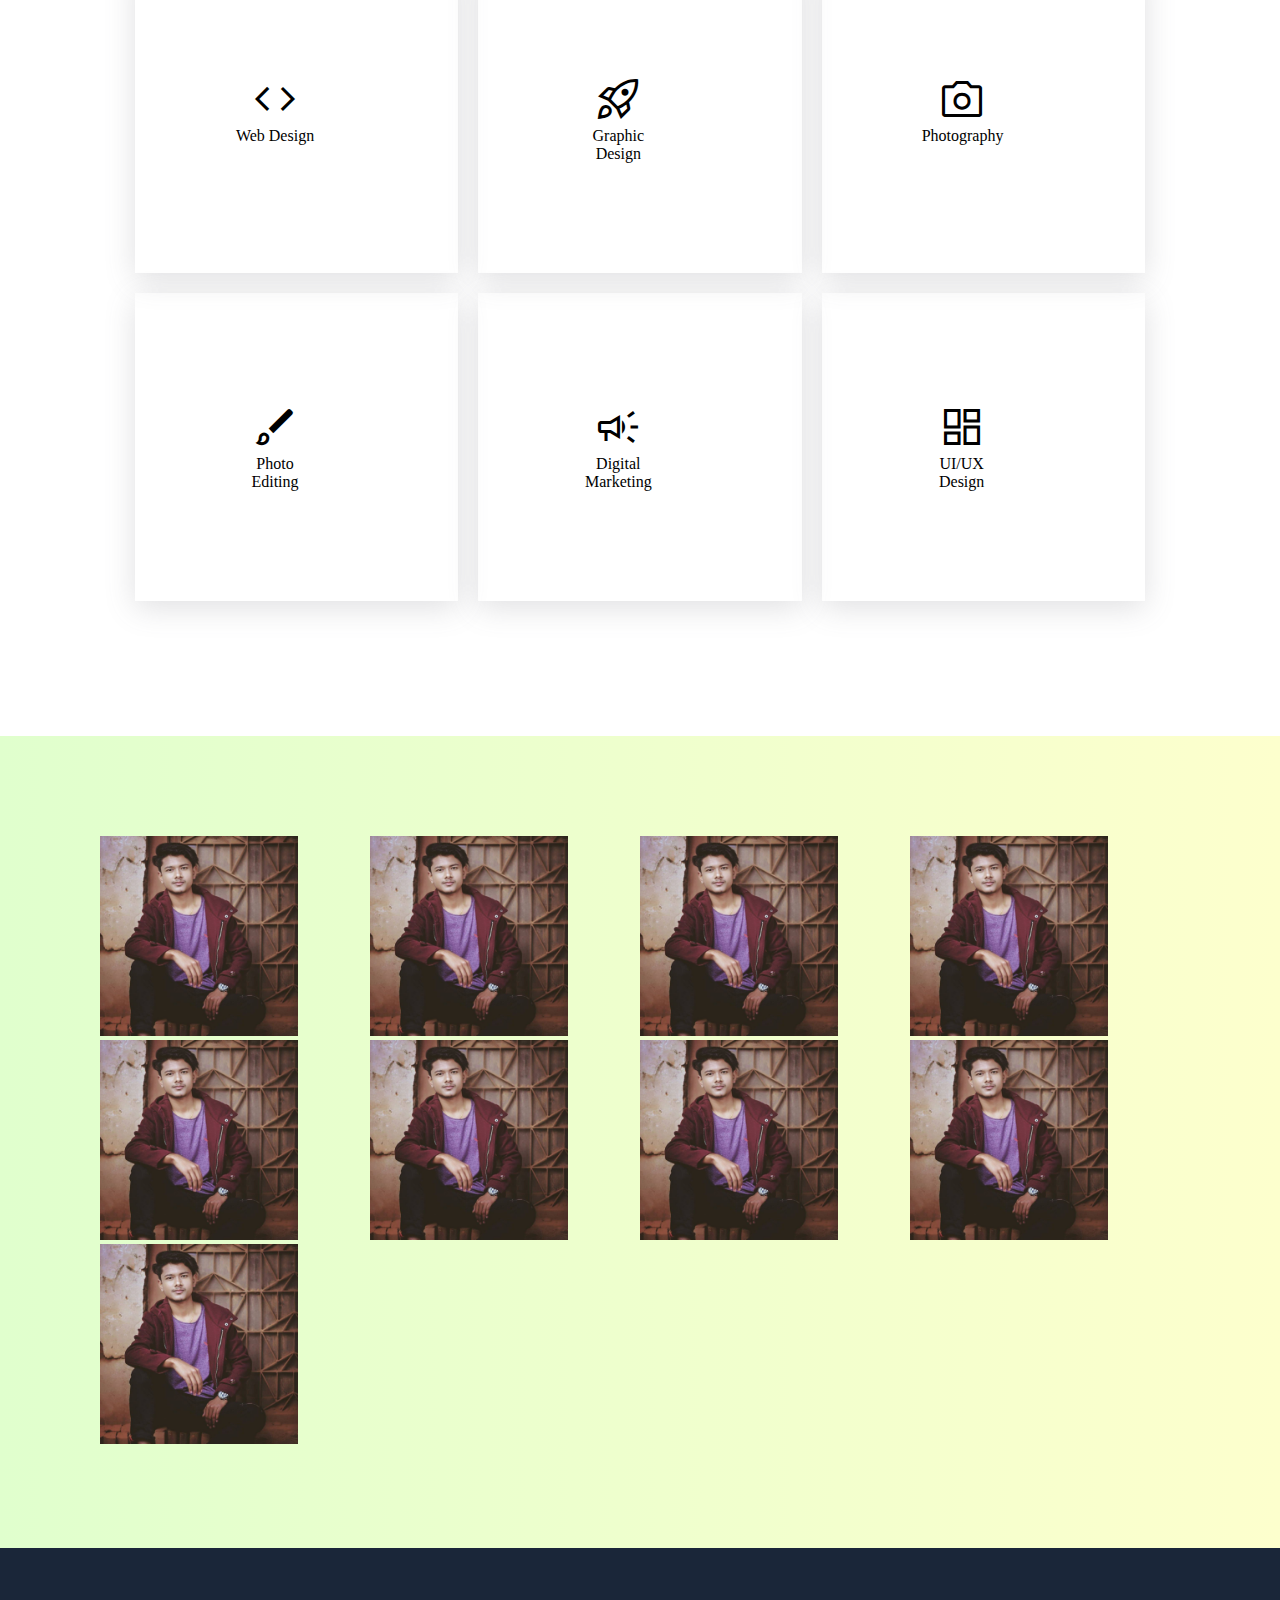
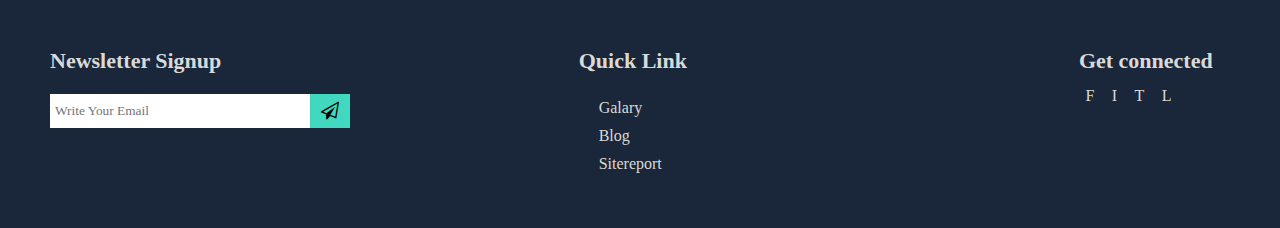
==== commit 4aba417a: "Changes in color and gradients" ====
--- a/index.html
+++ b/index.html
@@ -92,7 +92,7 @@
 			</div>
 		</section>
 		<section class="section-3 skill">
-			<h1>Basic Skills</h1>
+			<h1>Services Offered</h1>
 			<p>I have some basic skill that I earned through online courses and practices</p>
 			<div class="grid-container">
 				<div class="grid-element">
@@ -117,7 +117,7 @@
 				</div>
 				<div class="grid-element">
 					<p class="skill-title"><i class="material-symbols-outlined">dashboard</i><br/>
-					<a>Microsoft Offices</a></p>
+					<a>UI/UX Design</a></p>
 				</div>
 			</div>
 		</section>
--- a/css/main.css
+++ b/css/main.css
@@ -58,6 +58,9 @@
 .skill p {
 	margin-bottom: 0;
 }
+.skill .skill-title {
+	width: 80px;
+}
 
 .skill h1 {
 	margin-bottom: 0;
--- a/css/index.css
+++ b/css/index.css
@@ -4,12 +4,13 @@
 .section-1, .section-2 {
 	display: grid;
 	grid-template-columns: auto auto;
-	background-color: #edf7fa;
+	background-color: #fffcef;
 }
 
 /*overriding background colour of section 2*/
 .section-2 {
-	background-color: #f6f5f5;
+	background: -webkit-linear-gradient(to right,  #e4f1fe, #93deff);
+	background: linear-gradient(to right,  #e4f1fe,#93deff);
 }
 
 /*for section-1 left-inner div*/
@@ -41,7 +42,10 @@
 	height: 400px;
 	width: auto;
 }
-
+.section-4 {
+	background: -webkit-linear-gradient(to right,  #fdffcd, #e0ffcd);
+	background: linear-gradient(to right,  #e0ffcd, #fdffcd);
+}
 .section-4 .grid-container {
 	display: grid;
 	grid-template-columns: auto auto auto auto;
@@ -53,6 +57,10 @@
 }
 .skill p {
 	padding: 0;
+}
+.section-5 {
+	background: -webkit-linear-gradient(to right,  #e4f1fe, #93deff);
+	background: linear-gradient(to right,  #e4f1fe,#93deff);
 }
 @media only screen and (max-width: 900px) {
 	.section-1, .section-2 {
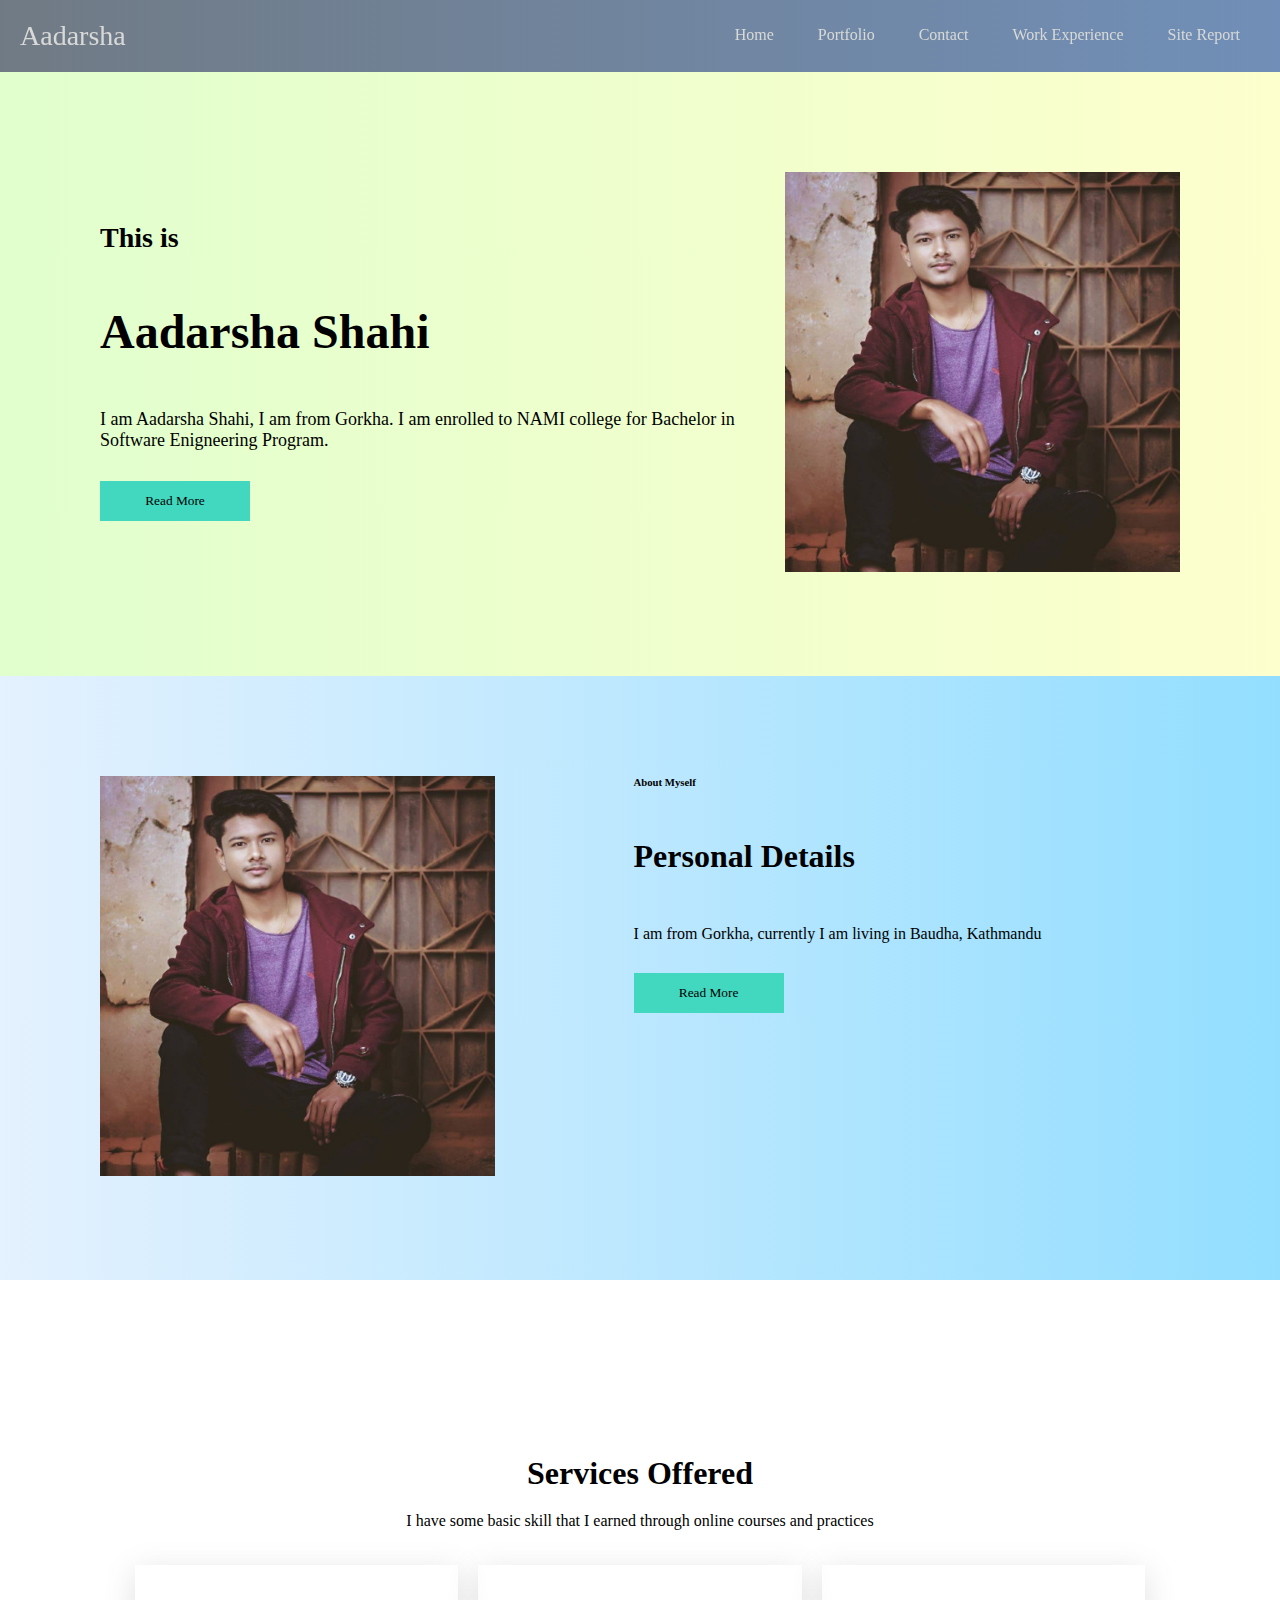
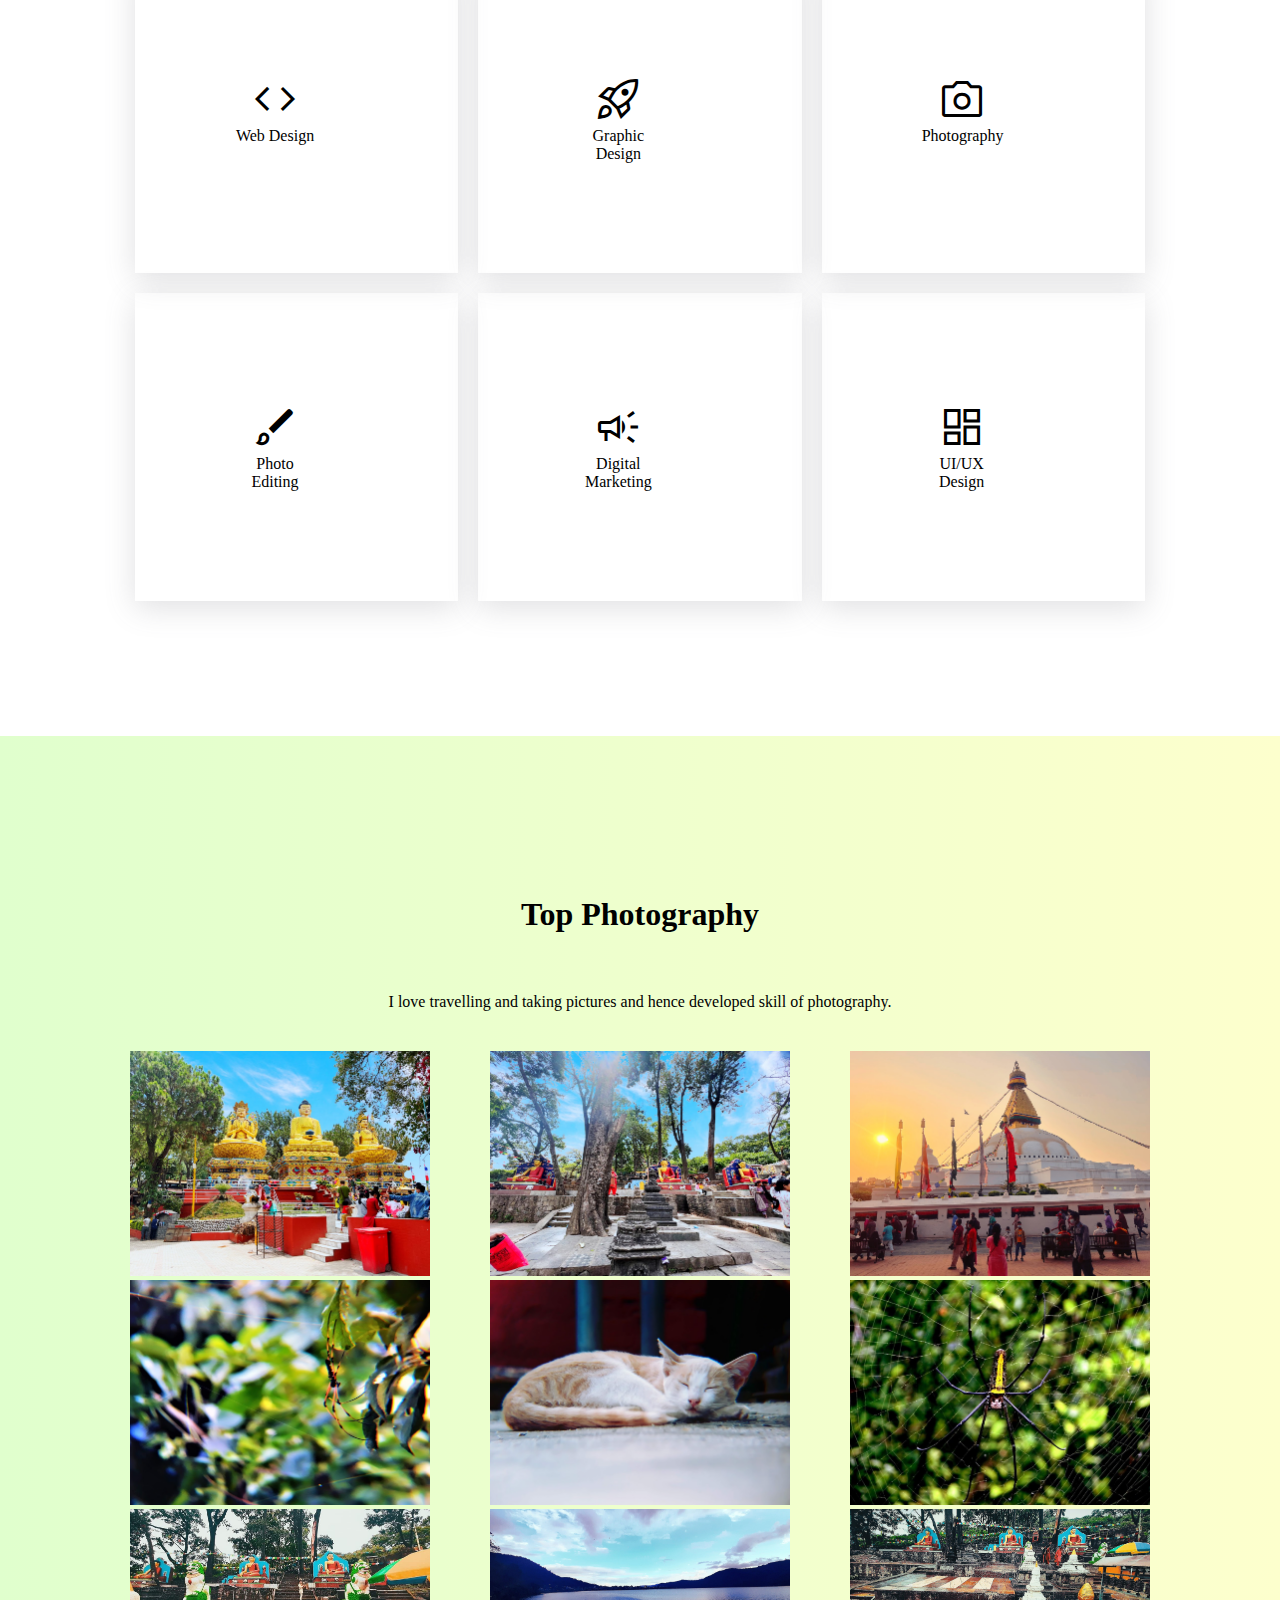
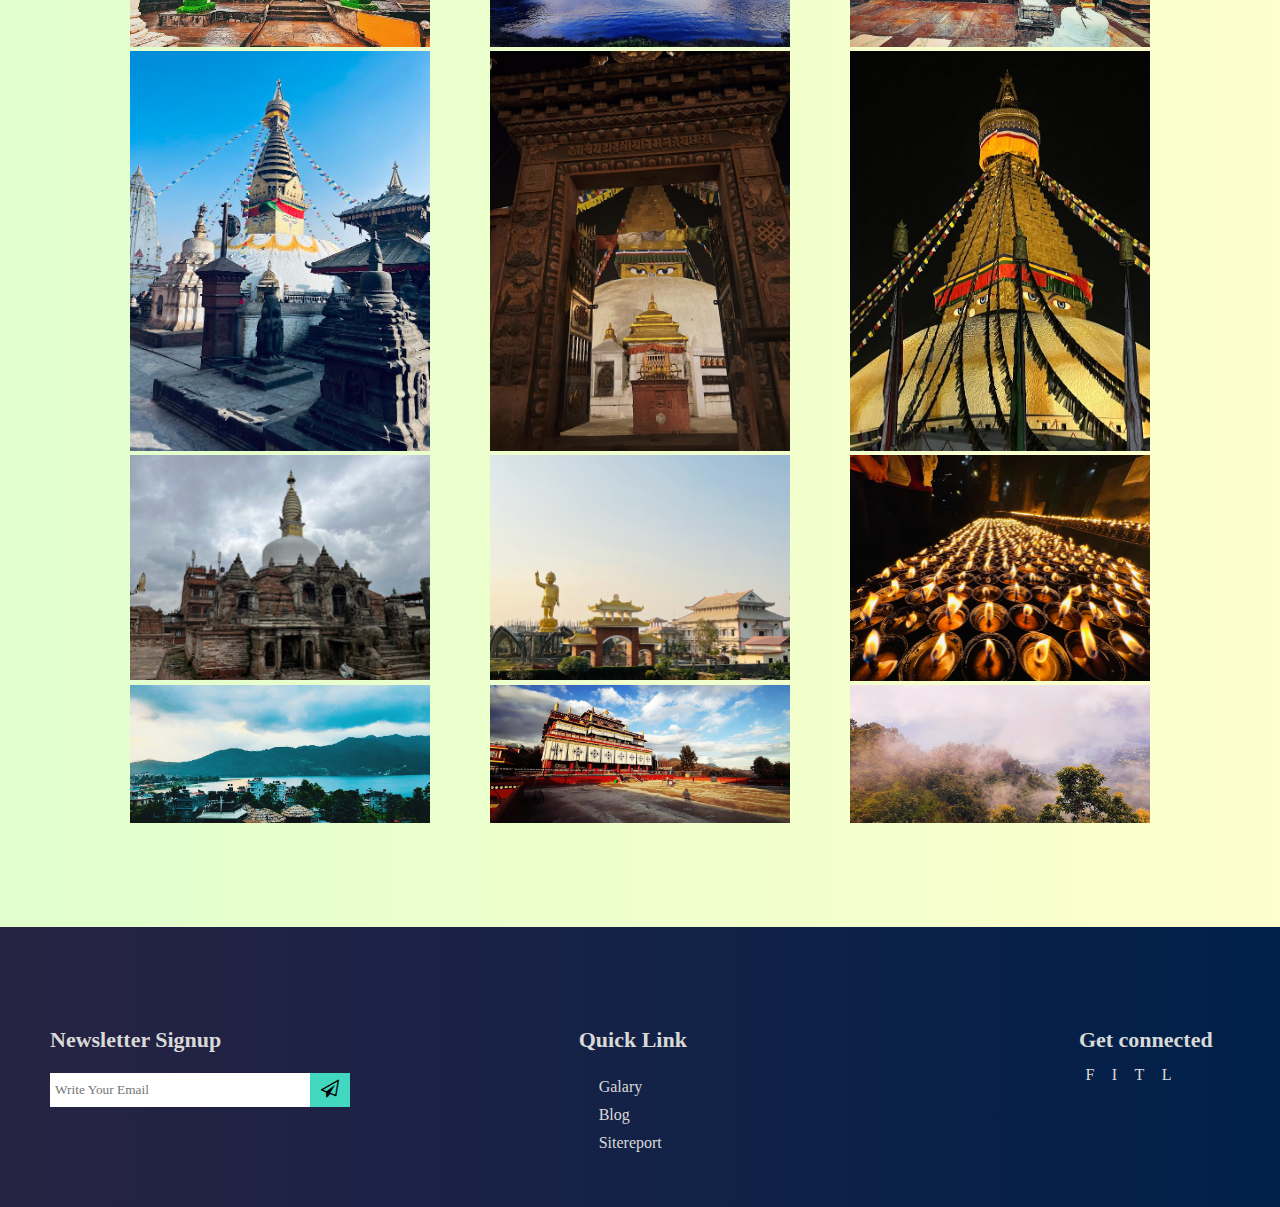
==== commit 3f9546f1: "Hamburger Modified" ====
--- a/index.html
+++ b/index.html
@@ -29,11 +29,11 @@
 
 				<div class="nav-container">
 					<!--Start of navigation bar-->
+					<input type="checkbox" id="mobile" hidden />
 					<nav class="web-nav">
 
 						<!--creating navigation menu-->
 						<ul>
-
 							<!--listing all navigation menu items-->
 							<li class="active"><a href="index.html">Home</a></li>
 							<li><a href="portfolio.html">Portfolio</a></li>
@@ -44,15 +44,26 @@
 						<!--closing of navigation menu-->
 
 					</nav>
-				</div>
-				<!--Navigation bar ends-->
-				<div class="hamburger" type="checkbox">
-					<input type="checkbox" name="menu" id="menu">
-					<div class="bar-1"></div>
-					<div class="bar-2"></div>
-					<div class="bar-3"></div>
-				</div>
-
+					<!--Web Navigation bar ends-->
+
+					<nav class="mobile-nav">
+						<ul>
+							<li><a href="index.html">Home</a></li>
+							<li><a href="portfolio.html">Portfolio</a></li>
+							<li><a href="contact.html">Contact</a></li>
+							<li><a href="workexperience.html">Work Experience</a></li>
+							<li><a href="sitereport.html">Site Report</a></li>
+						</ul>		
+					</nav>
+					<!--Mobile Navigation bar ends-->
+
+					<label for="mobile" class="hamburger">
+						<span></span>
+						<span></span>
+						<span></span>
+					</label>
+
+				</div>
 			</div>
 			<!--right div ends here-->
 	</header>
@@ -71,7 +82,7 @@
 
 			<div class="right">
 				<div class="right-inner">
-					<img class="profile-img" src="./image/profile-1.jpg" />
+					<img class="profile-img" src="./image/image.jpg" />
 				</div>
 			</div>
 		</section>
@@ -123,35 +134,63 @@
 		</section>
 
 		<section class="section-4">
+			<h1>Top Photography</h1>
+			<p> I love travelling and taking pictures and hence developed skill of photography.</p>
 			<div class="grid-container">
-				<div class="grid-item">
-					<img src="./image/image.jpg" height="200px" width="auto"/>
-				</div>
-				<div class="grid-item">
-					<img src="./image/image.jpg" height="200px" width="auto"/>
-				</div>
-				<div class="grid-item">
-					<img src="./image/image.jpg" height="200px" width="auto"/>
-				</div>
-				<div class="grid-item">
-					<img src="./image/image.jpg" height="200px" width="auto"/>
-				</div>
-				<div class="grid-item">
-					<img src="./image/image.jpg" height="200px" width="auto"/>
-				</div>
-				<div class="grid-item">
-					<img src="./image/image.jpg" height="200px" width="auto"/>
-				</div>
-				<div class="grid-item">
-					<img src="./image/image.jpg" height="200px" width="auto"/>
-				</div>
-				<div class="grid-item">
-					<img src="./image/image.jpg" height="200px" width="auto"/>
-				</div>
-				<div class="grid-item">
-					<img src="./image/image.jpg" height="200px" width="auto"/>
-				</div>
-
+				<div class="grid-element">
+					<img src="./image/image-18.jpg"/>
+				</div>
+				<div class="grid-element">
+					<img src="./image/image-20.jpg"/>
+				</div>
+				<div class="grid-element">
+					<img src="./image/image-32.jpg"/>
+				</div>
+				<div class="grid-element">
+					<img src="./image/image-2.jpg"/>
+				</div>
+				<div class="grid-element">
+					<img src="./image/image-5.jpg"/>
+				</div>
+				<div class="grid-element">
+					<img src="./image/image-3.jpg"/>
+				</div>
+				<div class="grid-element">
+					<img src="./image/image-21.jpg"/>
+				</div>
+				<div class="grid-element">
+					<img src="./image/image-23.jpg"/>
+				</div>
+				<div class="grid-element">
+					<img src="./image/image-22.jpg"/>
+				</div>
+				<div class="grid-element">
+					<img src="./image/image-26.jpg"/>
+				</div>
+				<div class="grid-element">
+					<img src="./image/image-27.jpg"/>
+				</div>
+				<div class="grid-element">
+					<img src="./image/image-28.jpg"/>
+				</div>
+				<div class="grid-element">
+					<img src="./image/image-30.jpg"/>
+				</div>
+				<div class="grid-element">
+					<img src="./image/image-29.jpg"/>
+				</div>
+				<div class="grid-element">
+					<img src="./image/image-39.jpg"/>
+				</div>
+				<div class="grid-element">
+					<img src="./image/image-33.jpg"/>
+				</div>
+				<div class="grid-element">
+					<img src="./image/image-34.jpg"/>
+				</div>
+				<div class="grid-element">
+					<img src="./image/image-38.jpg"/>
+				</div>
 			</div>
 		</section>
 	</main>
@@ -220,10 +259,5 @@
 	</footer>
 	<!--footer ends here-->
 
-	<nav class="mobile-nav">
-
-		
-	</nav>
-
 </body>
 </html>--- a/css/style.css
+++ b/css/style.css
@@ -1,23 +1,23 @@
 /*This is the main stylesheet for header and footer of the overall pages of the website*/
-:root {
-	--fade1 : #e3f6f5;
-}
+
 /* setting body margin to 0*/
 html {
 	scroll-behavior: smooth;
 }
-* {
-	margin: 0;
+body {
 	font-family: Verdana;
+	margin: 0;
 }
 
 /*adding design to header*/
 header {
 	padding: 20px;
-	background-color: #1239;
+	background: -webkit-linear-gradient(to right,  #1239, #1289);
+	background: linear-gradient(to right,  #1239, #1489);
 	color: #d9dad7;
 	position: sticky;
 	top: 0;
+	z-index: 999;
 }
 header div {
 	display: inline-block;
@@ -30,7 +30,7 @@
 header .right {
 	float: right;
 }
-header .right nav{
+header .right .web-nav{
 	padding-top: 6px;
 }
 
@@ -44,10 +44,15 @@
 	text-decoration: none;
 	color: #d9dad7;
 }
-
-header nav ul .hamburger {
+.hamburger {
+	/*display: none;*/
+	height: fit-content;
+	cursor: pointer;
+	padding: 3px 8px;
+	transition: 0.2s;
+}
+.mobile-nav {
 	display: none;
-	visibility: hidden;
 }
 
 footer a{
@@ -56,7 +61,7 @@
 }
 
 /*navigation-menu items inline */
-header nav ul li {
+header .web-nav ul li {
 	display: inline-block;
 	margin: 0;
 	padding: 0 20px;
@@ -64,7 +69,8 @@
 
 /*adding design to footer*/
 footer {
-	background-color: #1a2639;
+	background: -webkit-linear-gradient(to right,  #272343, #00204a);
+	background: linear-gradient(to right,  #272343, #00204a);
 	color: #d9dad7;
 	padding: 50px;
 	justify-content: center;
@@ -152,7 +158,7 @@
   cursor: pointer;
 
 }
-nav a:hover {
+.web-nav a:hover {
 	padding: 30px;
 	padding-bottom: 28.5px;
 	cursor: pointer;
@@ -175,16 +181,44 @@
 }
 
 @media only screen and (max-width: 900px) {
-
-	nav{
+	.web-nav {
 		display: none;
 	}
-	header .right .hamburger div {
-		height: 3px;
+	.mobile-nav{
+		display: block;
+		position: absolute;
+		left: -300px;
+		top: 0px;
+		z-index: 999;
+		width: 280px;
+		height: 100vh;
+		background: -webkit-linear-gradient(to right,  #3b4a6b, #1289);
+		background: linear-gradient(to right,  #3b4a6b, #1489);
+		transition: 0.2s;
+		box-shadow: 2px 0 20px 0 rgba(0. 0. 0. 0.05);
+	}
+	#mobile:checked ~ .mobile-nav {
+		left: 0;
+
+	}
+	.hamburger span {
 		width: 30px;
-		background-color: white;
+		height: 2px;
+		background: white;
 		display: block;
 		margin: 5px;
+	}
+	.mobile-nav ul li {
+		padding: 30px;
+	}
+	.mobile-nav ul li {
+		padding: 30px;
+		font-weight: bold;
+		font-size: 20px;
+	}
+	.mobile-nav ul {
+		padding: 0 20px;
+		margin-top: 60px;
 	}
 	footer .main {
 		grid-template-columns: auto;
--- a/css/index.css
+++ b/css/index.css
@@ -4,7 +4,8 @@
 .section-1, .section-2 {
 	display: grid;
 	grid-template-columns: auto auto;
-	background-color: #fffcef;
+	background: -webkit-linear-gradient(to right,  #fdffcd, #e0ffcd);
+	background: linear-gradient(to right,  #e0ffcd, #fdffcd);
 }
 
 /*overriding background colour of section 2*/
@@ -45,12 +46,22 @@
 .section-4 {
 	background: -webkit-linear-gradient(to right,  #fdffcd, #e0ffcd);
 	background: linear-gradient(to right,  #e0ffcd, #fdffcd);
+	text-align: center;
 }
 .section-4 .grid-container {
 	display: grid;
-	grid-template-columns: auto auto auto auto;
+	grid-template-columns: auto auto auto;
 }
-
+.section-4 img {
+	width: 300px;
+	height: auto;
+}
+.section-4 h1 {
+	margin: 10px;
+}
+.section-4 p {
+	margin-bottom: 40px;
+}
 .section-4 .grid-item {
 	padding: 0;
 	grid-gap: 0;
@@ -58,9 +69,9 @@
 .skill p {
 	padding: 0;
 }
-.section-5 {
-	background: -webkit-linear-gradient(to right,  #e4f1fe, #93deff);
-	background: linear-gradient(to right,  #e4f1fe,#93deff);
+.section-4 img:hover {
+	transform: scale(1.2);
+	transition: 1s;
 }
 @media only screen and (max-width: 900px) {
 	.section-1, .section-2 {
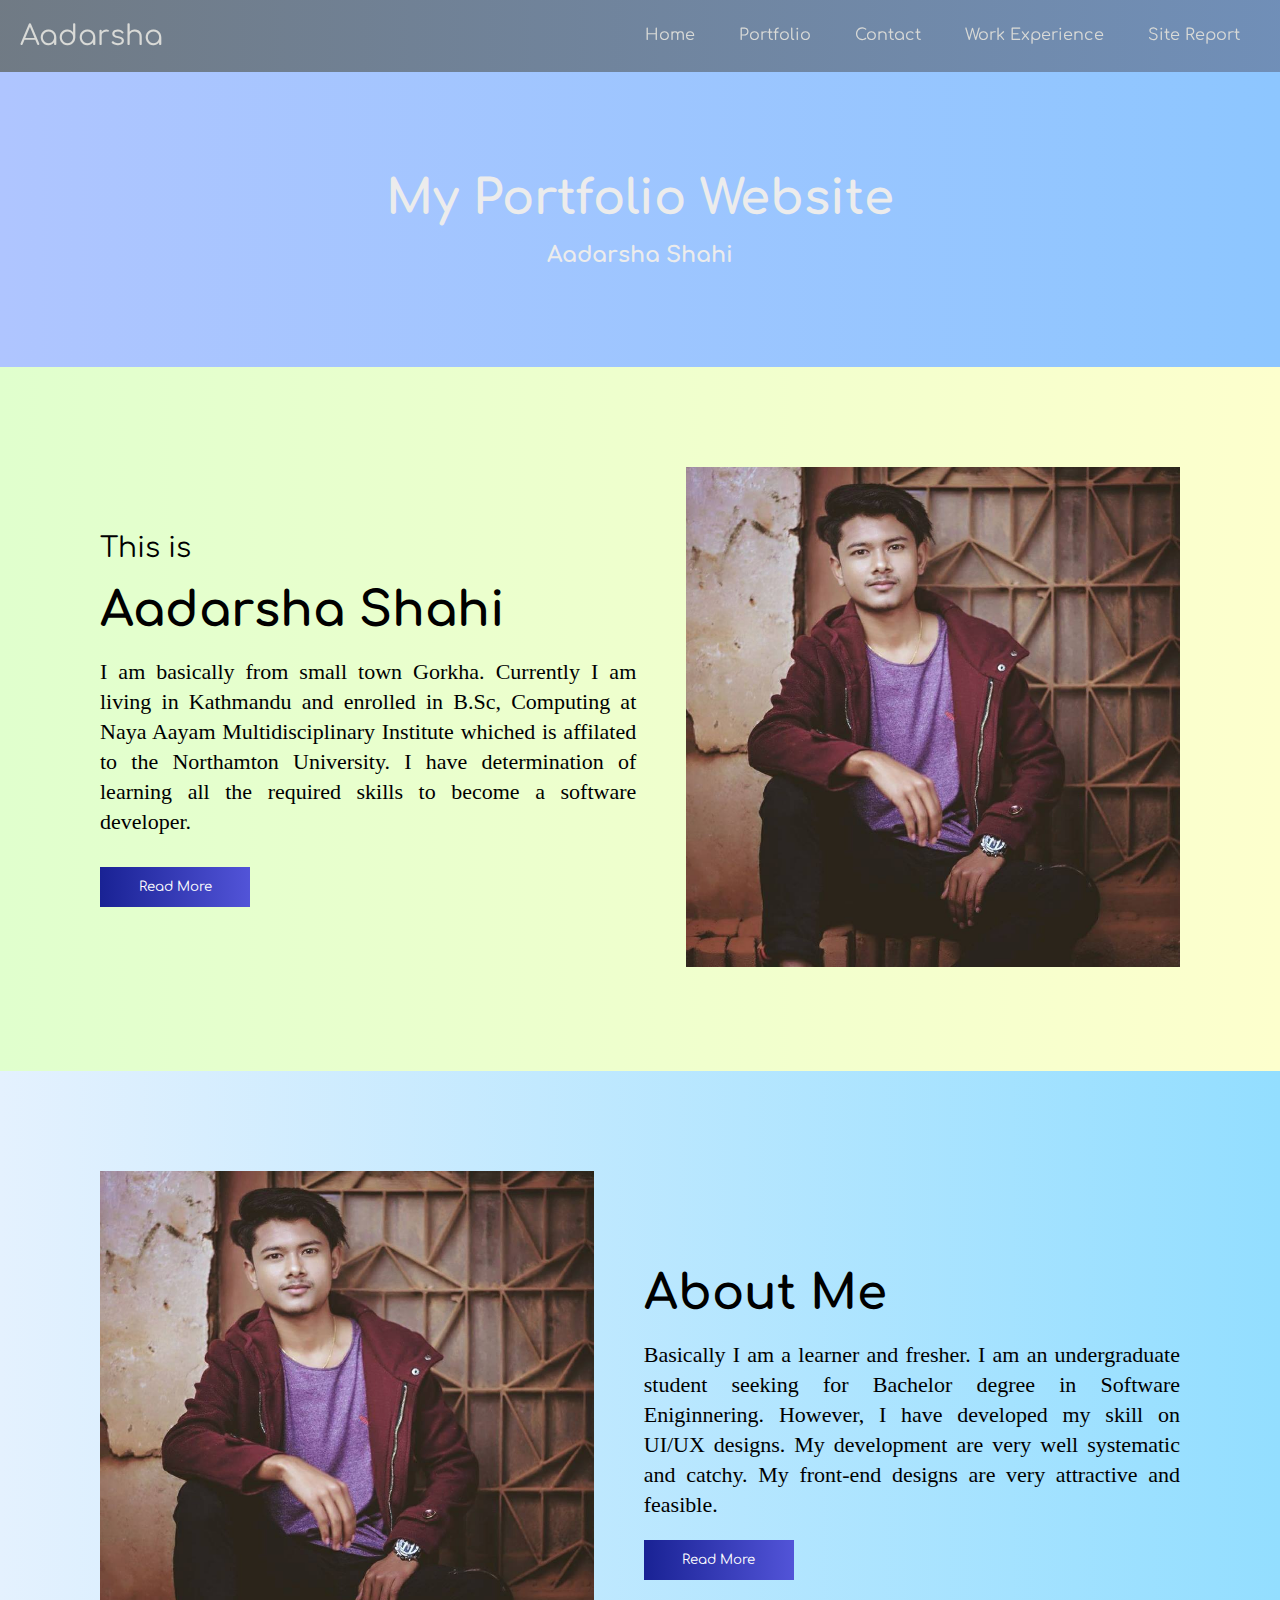
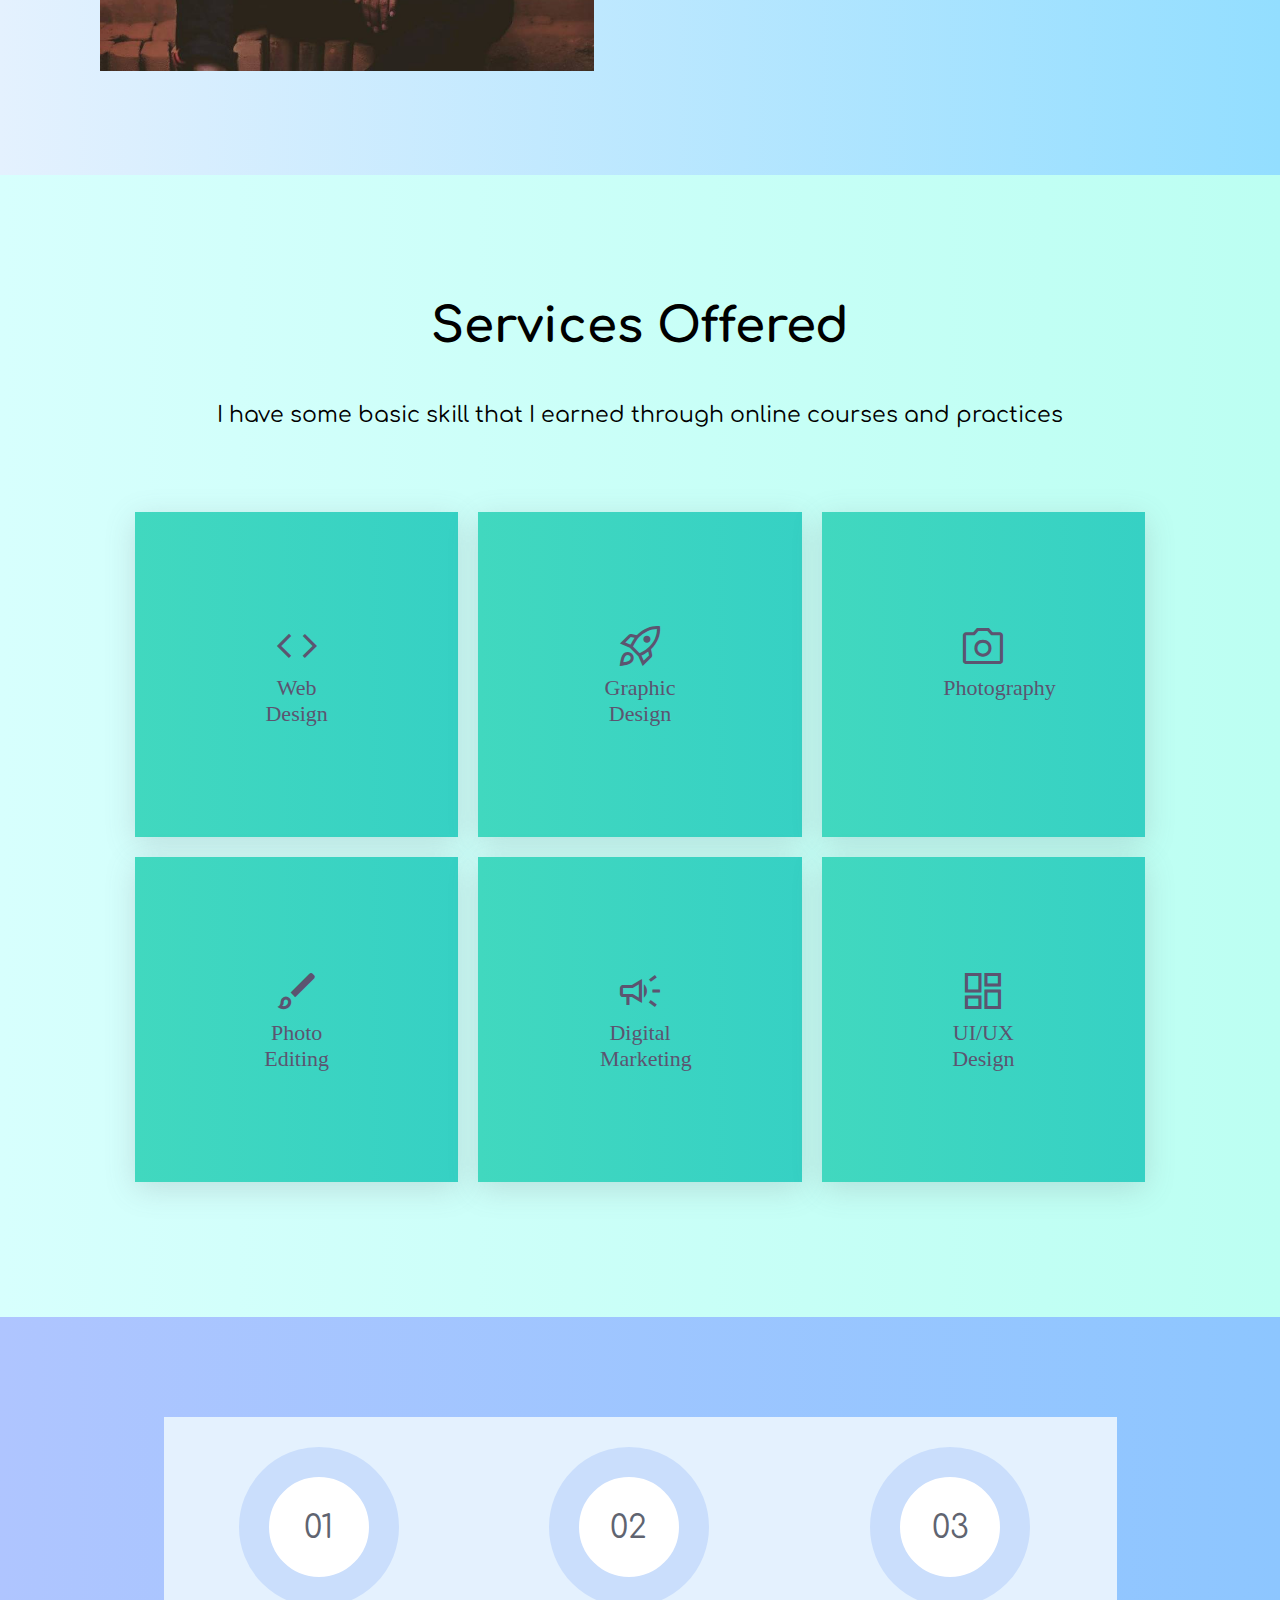
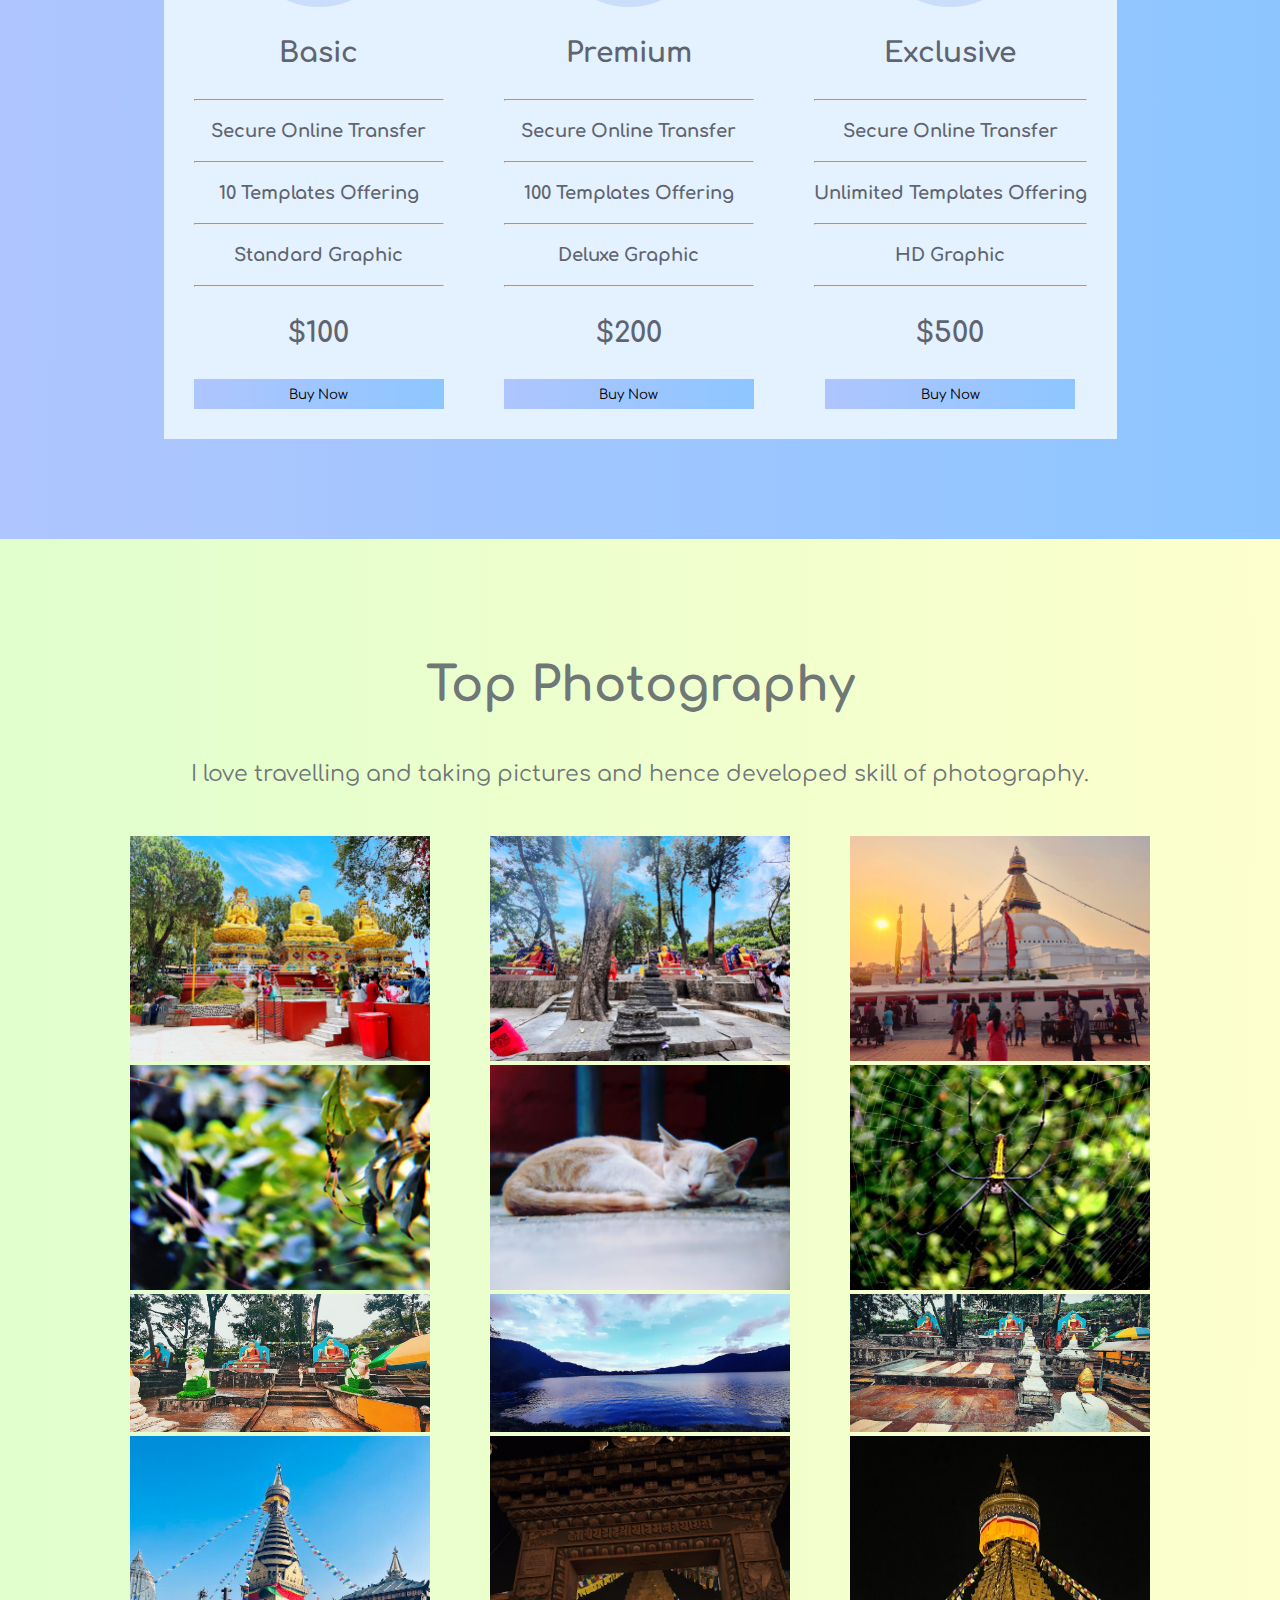
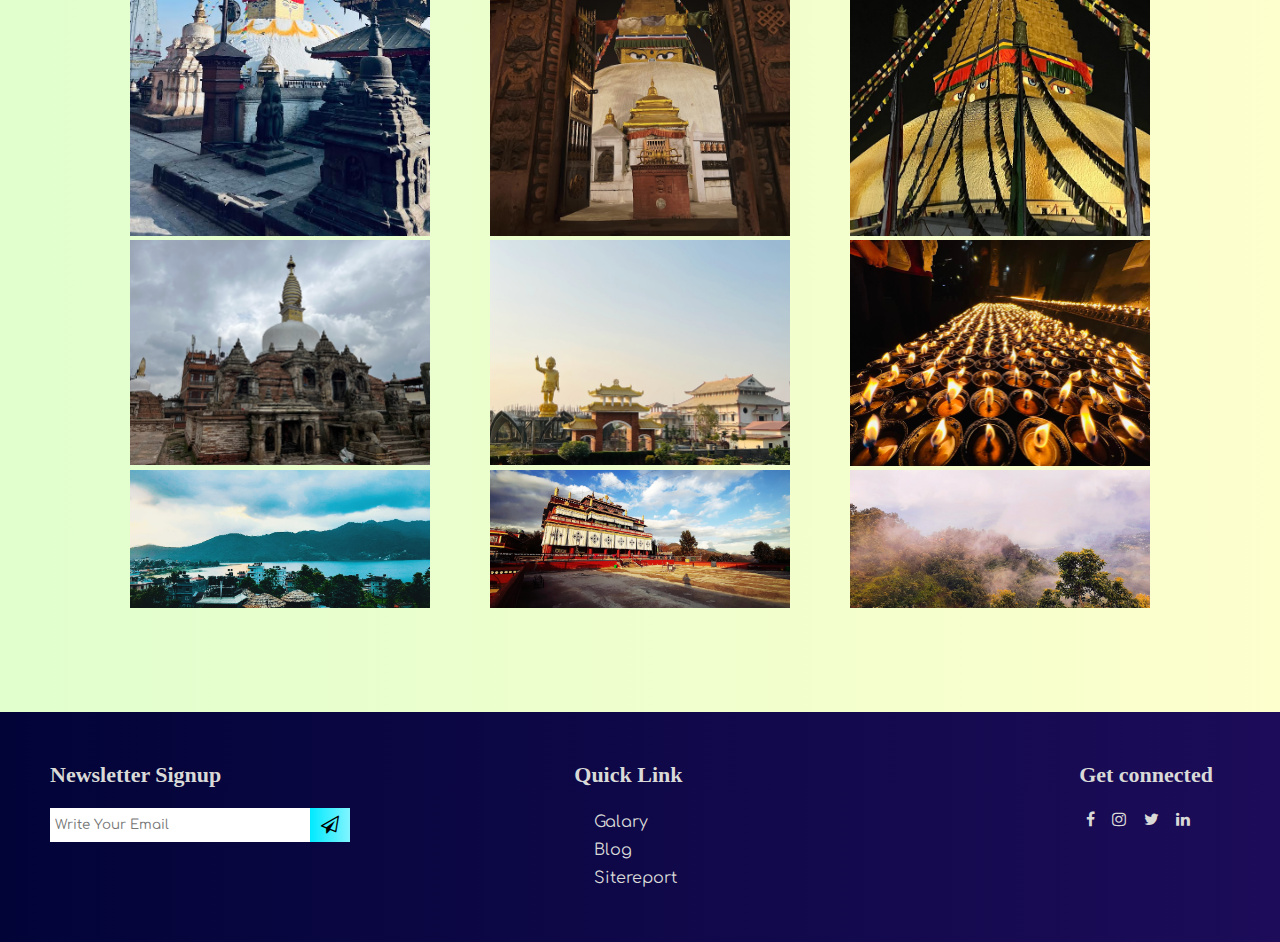
==== commit 5ff1ff4e: "CSS for responsive website added" ====
--- a/index.html
+++ b/index.html
@@ -11,6 +11,7 @@
 	<link rel="stylesheet" type="text/css" href="./css/index.css"/>
 	<link rel="stylesheet" href="https://cdnjs.cloudflare.com/ajax/libs/font-awesome/4.7.0/css/font-awesome.min.css">
 	<link rel="stylesheet" href="https://fonts.googleapis.com/css2?family=Material+Symbols+Outlined:opsz,wght,FILL,GRAD@48,400,0,50"/>
+
 </head>
 
 <!--Body of the page starts here-->
@@ -70,13 +71,19 @@
 	<!--Header Ends Here-->
 
 	<main>
-		<section class="section-1" id="section">
+
+		<section class="master-section">
+			<h1>My Portfolio Website</h1><br/>
+			<h4>Aadarsha Shahi</h4>
+		</section>
+
+		<section class="home-section-1" id="section">
 			<div class="left">
 				<div class="left-inner">
 					<h6>This is</h6>
 					<h1>Aadarsha Shahi</h1>
-					<p> I am Aadarsha Shahi, I am from Gorkha. I am enrolled to NAMI college for Bachelor in Software Enigneering Program.</p>
-					<button class="read-more">Read More</button>
+					<p>I am basically from small town Gorkha. Currently I am living in Kathmandu and enrolled in B.Sc, Computing at Naya Aayam Multidisciplinary Institute whiched is affilated to the Northamton University. I have determination of learning all the required skills to become a software developer.</p>
+					<button class="read-more" onclick="location.href='#';">Read More</button>
 				</div>
 			</div>
 
@@ -87,7 +94,7 @@
 			</div>
 		</section>
 
-		<section class="section-2">
+		<section class="section-2 about-me">
 			<div class="left">
 				<div class="left-inner">
 					<img class="profile-img" src="./image/image.jpg" />
@@ -95,15 +102,15 @@
 			</div>
 			<div class="right">
 				<div class="right-inner">
-					<h6>About Myself</h6>
-					<h1>Personal Details</h1>
-					<p>I am from Gorkha, currently I am living in Baudha, Kathmandu</p>
-					<button class="read-more">Read More</button>
-				</div>
-			</div>
-		</section>
+					<h2>About Me</h2>
+					<p>Basically I am a learner and fresher. I am an undergraduate student seeking for Bachelor degree in Software Eniginnering. However, I have developed my skill on UI/UX designs. My development are very well systematic and catchy. My front-end designs are very attractive and feasible.</p>
+					<button class="read-more" onclick="location.href='#';">Read More</button>
+				</div>
+			</div>
+		</section>
+
 		<section class="section-3 skill">
-			<h1>Services Offered</h1>
+			<h2>Services Offered</h2>
 			<p>I have some basic skill that I earned through online courses and practices</p>
 			<div class="grid-container">
 				<div class="grid-element">
@@ -133,8 +140,66 @@
 			</div>
 		</section>
 
-		<section class="section-4">
-			<h1>Top Photography</h1>
+		<section class="section-4 flex-card">
+			
+			<div class="flex-container">
+				<div class="card">
+					<div class="circle">
+						<p>01</p>
+					</div>
+					<div class="content">
+						<h3>Basic</h3>
+						<hr/>
+						<h5>Secure Online Transfer</h5>
+						<hr/>
+						<h5>10 Templates Offering</h5>
+						<hr/>
+						<h5>Standard Graphic</h5>
+						<hr/>
+						<h3>$100</h3>
+						<button>Buy Now</button>
+					</div>
+				</div>
+				<div class="card">
+					<div class="circle">
+						<p>02</p>
+					</div>
+					<div class="content">
+						<h3>Premium</h3>
+						<hr/>
+						<h5>Secure Online Transfer</h5>
+						<hr/>
+						<h5>100 Templates Offering</h5>
+						<hr/>
+						<h5>Deluxe Graphic</h5>
+						<hr/>
+						<h3>$200</h3>
+						<button>Buy Now</button>
+					</div>
+				</div>
+				<div class="card">
+					<div class="circle">
+						<p>03</p>
+					</div>
+					<div class="content">
+						<h3>Exclusive</h3>
+						<hr/>
+						<h5>Secure Online Transfer</h5>
+						<hr/>
+						<h5>Unlimited Templates Offering</h5>
+						<hr/>
+						<h5>HD Graphic</h5>
+						<hr/>
+						<h3>$500</h3>
+						<button>Buy Now</button>
+					</div>
+				</div>
+			</div>
+
+		</section>
+
+		<section class="section-5 gallery">
+			<h2>Top Photography</h2>
 			<p> I love travelling and taking pictures and hence developed skill of photography.</p>
 			<div class="grid-container">
 				<div class="grid-element">
@@ -199,14 +264,14 @@
 
 		<div class="main">
 
-		<!--Start of footer left div--->
+		<!--Start of footer left div-->
 		<div class="left">
 
 			<!--footer left inner div starts here-->
 			<div class="left-inner">
-				<h1>Newsletter Signup</h1>
+				<h2>Newsletter Signup</h2>
 				<!--Newsletter subscription form start here-->
-				<!---Form is required to make submit property send an email-->
+				<!--Form is required to make submit property send an email-->
 				<!--Class given to identity this is footer-form only for newsletter subscription-->
 				<form class="footer-form" action="mailto: aadarsha.2023107@nami.edu.np" method="post" enctype="text/plain">		
 					<input type="email" name="email-for-newsletter" placeholder="Write Your Email" onfocus="this.placeholder='';" required/>
@@ -224,7 +289,7 @@
 			
 			<!--footer center inner div starts here-->
 			<div class="center-inner">
-				<h1>Quick Link</h1>
+				<h2>Quick Link</h2>
 					<ul>
 						<li><a href="">Galary</a></li>
 						<li><a href="">Blog</a></li>
@@ -241,12 +306,12 @@
 			
 			<!--footer right inner div starts here-->
 			<div class="right-inner">
-				<h1>Get connected</h1>
+				<h2>Get connected</h2>
 					<ul>
-						<li><a href="">F</a></li>
-						<li><a href="">I</a></li>
-						<li><a href="">T</a></li>
-						<li><a href="">L</a></li>
+						<li><a href="#" class="fa fa-facebook"></a></a></li>
+						<li><a href="#" class="fa fa-instagram"></a></li>
+						<li><a href="#" class="fa fa-twitter"></a></li>
+						<li><a href="#" class="fa fa-linkedin"></a></li>
 					</ul>
 			</div>
 			<!--footer right inner div ends here-->
--- a/css/style.css
+++ b/css/style.css
@@ -1,11 +1,11 @@
 /*This is the main stylesheet for header and footer of the overall pages of the website*/
-
+@import url('https://fonts.googleapis.com/css2?family=Autour+One&family=Comfortaa:wght@300;400;500;600;700&family=Junge&family=Sono:wght@200;300;400;500;600;700;800&display=swap');
 /* setting body margin to 0*/
 html {
 	scroll-behavior: smooth;
 }
 body {
-	font-family: Verdana;
+	font-family: 'Comfortaa';
 	margin: 0;
 }
 
@@ -43,6 +43,7 @@
 header a{
 	text-decoration: none;
 	color: #d9dad7;
+	font-family: 'Comfortaa';
 }
 .hamburger {
 	/*display: none;*/
@@ -58,6 +59,7 @@
 footer a{
 	text-decoration: none;
 	color: #d9dad7;
+	font-family: 'Comfortaa';
 }
 
 /*navigation-menu items inline */
@@ -69,8 +71,8 @@
 
 /*adding design to footer*/
 footer {
-	background: -webkit-linear-gradient(to right,  #272343, #00204a);
-	background: linear-gradient(to right,  #272343, #00204a);
+	background: -webkit-linear-gradient(to right,  #020438, #1c0c59);
+	background: linear-gradient(to right,  #020438, #1c0c59);
 	color: #d9dad7;
 	padding: 50px;
 	justify-content: center;
@@ -97,6 +99,7 @@
 	padding: 2px 5px;
 	box-shadow: none;
 	outline-style: none;
+	font-family: 'Comfortaa';
 }
 
 /*overriding the property of button to minimize repetation of CSS code*/
@@ -104,7 +107,8 @@
 	width: 40px;
 	height: 34px;
 	border-style: none;
-	background-color: #41d8bf;
+	background: -webkit-linear-gradient(to right,  #00eaff, #81f5ff);
+	background: linear-gradient(to right,  #00eaff,#81f5ff);
 	font-weight: 200px;
 	font-size: 18px;
 }
@@ -124,7 +128,7 @@
 }
 
 /*padding for center h1 maintain a bottom gap*/
-footer .center h1 {
+footer .center h2 {
 	padding-bottom: 20px;
 }
 
@@ -146,8 +150,13 @@
 }
 
 /*changing dont sixe of all h1 elements of footer*/
-footer h1 {
+footer h2 {
 	font-size: 22px;
+}
+
+.fa:hover {
+	transform: scale(2);
+	transition: 1s;
 }
 
 header .left a:hover {
@@ -179,7 +188,6 @@
     text-shadow: 0 0 20px #fff, 0 0 30px #ff4da6, 0 0 40px #ff4da6, 0 0 50px #ff4da6, 0 0 60px #ff4da6, 0 0 70px #ff4da6, 0 0 80px #ff4da6;
   }
 }
-
 @media only screen and (max-width: 900px) {
 	.web-nav {
 		display: none;
@@ -243,15 +251,19 @@
 		text-align: center;
 		margin-top: 40px;
 	}
-	footer .main .right-inner h1 {
+	footer .main .right-inner h2 {
 		margin-left: 30px;
 	}
 	footer .main .right-inner ul {
 		margin-left: 30px;
 		padding-left: 3px;
 	}
-	footer h1 {
+	footer h2 {
 		font-size: 20px;
 	}
+	footer .right ul {
+		width: 200px;
+		margin: 0;
+	}
 
 }--- a/css/main.css
+++ b/css/main.css
@@ -12,9 +12,10 @@
 	width: 150px;
 	height: 40px;
 	margin-top: 30px;
-	background-color: #41d8bf;
-}
-
+	background: -webkit-linear-gradient(to right, #192294, #5254d8);
+	background: linear-gradient(to right, #192294, #5254d8);
+	color: white;
+}
 /*padding for all sections of all pages*/
 section {
 	padding: 100px;
@@ -28,6 +29,7 @@
 	color: #ececec;
 }
 .master-section h1, h4{
+	font-family: 'Comfortaa';
 	font-size: 48px;
 	text-align: center;
 }
@@ -36,6 +38,35 @@
 }
 .master-section h1 {
 	padding: 0;
+}
+
+.about-me {
+	display: grid;
+	grid-template-columns: auto auto;
+	background: -webkit-linear-gradient(to right,  #d7fffd, #bcfff2);
+	background: linear-gradient(to right,  #d7fffd, #bcfff2);
+}
+.about-me h2 {
+	font-family: 'Comfortaa';
+	font-size: 48px;
+	margin-bottom: 20px;
+}
+.about-me p {
+	font-family: 'Jungle';
+	font-size: 22px;
+	text-align: justify;
+	padding: 0;
+	margin-bottom: 20px;
+	line-height: 30px;
+}
+.about-me button {
+	margin-top: 0px;
+}
+.about-me .right {
+	margin-left: 50px;
+	display: flex;
+	justify-content: center;
+	align-items: center;
 }
 .profile-img {
 	height: 400px;
@@ -44,6 +75,8 @@
 
 .skill {
 	text-align: center;
+	background: -webkit-linear-gradient(to right,  #d7fffd, #bcfff2);
+	background: linear-gradient(to right,  #d7fffd, #bcfff2);
 }
 
 /*for grid-container div of section-3 only*/
@@ -51,20 +84,30 @@
 	display: grid;
 	grid-template-columns: auto auto auto;
 	padding: 25px;
-}
-.skill h1, .main-paragraph {
+	color: #5c5470;
+}
+.skill .grid-element {
+	background: -webkit-linear-gradient(to right,  #41d8bf, #36d1c4);
+	background: linear-gradient(to right,  #41d8bf, #36d1c4);
+}
+.skill h2, .main-paragraph {
 	margin: 25px auto;
+	font-family: 'Comfortaa';
+	font-size: 48px;
 }
 .skill p {
 	margin-bottom: 0;
+	font-family: 'Comfortaa';
+	font-size: 22px;
+	margin: 50px 0;
 }
 .skill .skill-title {
 	width: 80px;
 }
-
-.skill h1 {
-	margin-bottom: 0;
-}
+.skill .grid-element p {
+	margin: auto;
+}
+
 /* for grid-element of section-2 only*/
 .skill .grid-element {
 	padding: 100px;
@@ -83,19 +126,170 @@
 }
 .skill .grid-element:hover{
 	cursor: pointer;
-	color: #8594e4;
 	box-shadow: rgba(0, 0, 0, 0.25) 0px 54px 55px, rgba(0, 0, 0, 0.12) 0px -12px 30px, rgba(0, 0, 0, 0.12) 0px 4px 6px, rgba(0, 0, 0, 0.17) 0px 12px 13px, rgba(0, 0, 0, 0.09) 0px -3px 5px;
 	transition: 0.5s;
 }
-.skill .grid-element p:hover{
-	transform: scale(1.5);
+
+
+.flex-card {
+	background: -webkit-linear-gradient(to right,  #afc5ff, #1D976C);
+	background: linear-gradient(to right,  #afc5ff, #8dc6ff);
+}
+.flex-card .flex-container {
+	display: flex;
+	text-align: center;
+	justify-content: center;
+	align-items: center;
+}
+.flex-card .card {
+	background-color: #e4f1fe;
+	padding: 30px;
+	color: #606470;
+}
+.flex-card .circle {
+	margin: auto;
+	height: 100px;
+	width: 100px;
+	border-radius: 100px;
+	background-color: white; 
+	border-style: solid;
+	border-width: 30px;
+	border-color: #cadefc;
+	display: flex;
+	justify-content: center;
+	align-items: center;
+}
+.flex-card .card .circle p{
+	font-size: 32px;
+	align-items: center;
+	font-family: 'Comfortaa';
+	margin: 0;
+	padding: 0;
+}
+.flex-card .card .content h3 {
+	font-size: 28px;
+	margin: 30px 0;
+	font-family: 'Comfortaa';
+}
+.flex-card .card h5 {
+	font-size: 18px;
+	margin: 20px 0;
+	font-family: 'Comfortaa';
+}
+.flex-card .card button {
+	background: -webkit-linear-gradient(to right,  #afc5ff, #1D976C);
+	background: linear-gradient(to right,  #afc5ff, #8dc6ff);
+	font-family: 'Comfortaa';
+}
+.flex-card .card:hover {
+	background: -webkit-linear-gradient(to right,  #626fe6, #6d42c7);
+	background: linear-gradient(to right,  #626fe6, #6d42c7);
+	transform: scale(1.02);
+	transition: 2s;
+}
+.flex-card .card:hover .content {
+	color: #dee1ec;
+}
+
+.gallery {
+	background: -webkit-linear-gradient(to right,  #fdffcd, #e0ffcd);
+	background: linear-gradient(to right,  #e0ffcd, #fdffcd);
+	text-align: center;
+	color: #6f7777;
+}
+.gallery img {
+	width: 300px;
+	height: auto;
+}
+.gallery h2 {
+	margin: 0;
+	font-family: 'Comfortaa';
+	font-size: 48px;
+	margin-bottom: 0;
+	padding-bottom: 0;
+}
+.gallery p {
+	margin-bottom: 40px;
+	padding: 0;
+	font-family: 'Comfortaa';
+	font-size: 22px;
+	margin: 50px 0;
+}
+.gallery .grid-container {
+	display: grid;
+	grid-template-columns: auto auto auto;
+}
+.gallery img:hover {
+	transform: scale(1.2);
 	transition: 1s;
 }
 
 .read-more:hover {
 	font-size: 15px;
 	transition: 1s;
+	font-family: 'Comfortaa';
 }
 button:hover {
 	cursor: pointer;
-}+}
+
+
+@media only screen and (max-width: 900px) {
+
+	.about-me {
+		display: flex;
+		flex-direction: column;
+		padding: 30px;
+	}
+	.about-me .left-inner, .right-inner {
+		display: flex;
+		flex-direction: column;
+		justify-content: center;
+		align-items: center;
+	}
+	.about-me img {
+		width: 200px;
+		height: auto;
+		margin-bottom: 20px;
+		text-align: left;
+	}
+	.skill {
+		padding: 30px;
+	}
+	.skill .grid-container {
+		display: grid;
+		grid-template-columns: auto auto;
+	}
+	.skill .grid-container p {
+		font-size: 10px;
+	}
+	.skill .grid-element {
+		width: 100px;
+		height: 100px;
+		padding: 10px;
+	}
+	.flex-card {
+		padding: 30px;
+	}
+	.flex-card .flex-container{
+		flex-direction: column;
+	}
+	.flex-card .flex-container .card {
+		margin-top: 50px;
+	}
+	.gallery {
+		padding: 10px;
+		padding-top: 100px;
+	}
+	.gallery h2{
+		font-size: 28px;
+	}
+	.gallery .grid-container {
+		display: grid;
+		grid-template-columns: auto auto;
+	}
+	.gallery img {
+		width: 150px;
+		height: auto;
+	}
+}
--- a/css/index.css
+++ b/css/index.css
@@ -1,7 +1,7 @@
 /*this is the CSS property applied for <main> part of index.html page only*/
 
 /*for common property of section-1 and 2*/
-.section-1, .section-2 {
+.home-section-1, .section-2 {
 	display: grid;
 	grid-template-columns: auto auto;
 	background: -webkit-linear-gradient(to right,  #fdffcd, #e0ffcd);
@@ -15,91 +15,142 @@
 }
 
 /*for section-1 left-inner div*/
-.section-1 .left-inner {
+.home-section-1 .left-inner {
 	padding-right: 50px;
 }
 
 /*for h6 tag of section-1 only*/
-.section-1 h6 {
+.home-section-1 h6 {
 	font-size: 28px;
+	font-weight: normal;
+	font-family: 'Comfortaa';
+	margin-bottom: 20px;
 }
 
 /*for h1 tag of section-1 only*/
-.section-1 h1 {
+.home-section-1 h1 {
 	font-size: 48px;
+	font-family: 'Comfortaa';
+	margin-bottom: 20px;
 }
 
 /*for p tag of section-1 only*/
-.section-1 p {
-	font-size: 18px;
+.home-section-1 p {
+	font-size: 22px;
+	font-family: 'Jungle';
+	text-align: justify;
+	padding-top: 0;
+	line-height: 30px;
 }
 
 /*for common property of h6, h1 and p*/
-.section-1 h6, h1, p {
+.home-section-1 h2, p {
 	padding-top: 50px;
 }
 
-.section-1 img, .section-2 img {
-	height: 400px;
+.home-section-1 img, .section-2 img {
+	height: 500px;
 	width: auto;
 }
-.section-4 {
-	background: -webkit-linear-gradient(to right,  #fdffcd, #e0ffcd);
-	background: linear-gradient(to right,  #e0ffcd, #fdffcd);
-	text-align: center;
+.home-section-1 .left {
+	display: flex;
+	justify-content: center;
+	align-items: center;
 }
-.section-4 .grid-container {
-	display: grid;
-	grid-template-columns: auto auto auto;
-}
-.section-4 img {
-	width: 300px;
-	height: auto;
-}
-.section-4 h1 {
-	margin: 10px;
-}
-.section-4 p {
-	margin-bottom: 40px;
-}
-.section-4 .grid-item {
-	padding: 0;
-	grid-gap: 0;
+.gallery h2 {
+	margin-block: 20px;
 }
 .skill p {
 	padding: 0;
 }
-.section-4 img:hover {
-	transform: scale(1.2);
-	transition: 1s;
-}
+
 @media only screen and (max-width: 900px) {
-	.section-1, .section-2 {
-		display: grid;
-		grid-template-columns: auto;
+
+	.home-section-1 {
+		display: flex;
+		flex-direction: column;
+		padding: 30px;
+		margin-top: 0;
 	}
-	.section-3 .grid-container, .section-4 .grid-container {
+	.home-section-1 .left-inner{
+		display: flex;
+		flex-direction: column;
+		justify-content: center;
+		align-items: center;
+		padding-right: 0;
+	}
+
+	.home-section-1 h6{
+		font-size: 22px;
+	}
+	.home-section-1 h1 {
+		font-size: 28px;
+	}
+	.home-section-1 p {
+		font-size: 18px;
+		text-align: justify;
+	}
+	.home-section-1 img {
+		width: 200px;
+		height: auto;
+		margin-top: 40px;
+		margin-left: auto;
+		margin-right: auto;
+	}
+	.about-me {
+		display: flex;
+		flex-direction: column;
+		padding: 30px;
+	}
+	.about-me .left-inner, .right-inner {
+		display: flex;
+		flex-direction: column;
+		justify-content: center;
+		align-items: center;
+	}
+	.about-me img {
+		width: 200px;
+		height: auto;
+		margin-bottom: 20px;
+		text-align: left;
+	}
+	.skill {
+		padding: 30px;
+	}
+	.skill .grid-container {
 		display: grid;
 		grid-template-columns: auto auto;
 	}
-	.section-1 img{
-	padding-top: 50px;
+	.skill .grid-container p {
+		font-size: 10px;
 	}
-	.section-2 img{
-	padding-bottom: 50px;
+	.skill .grid-element {
+		width: 100px;
+		height: 100px;
+		padding: 10px;
 	}
-	.section-2 .grid-container {
+	.flex-card {
+		padding: 30px;
+	}
+	.flex-card .flex-container{
+		flex-direction: column;
+	}
+	.flex-card .flex-container .card {
+		margin-top: 50px;
+	}
+	.gallery {
+		padding: 10px;
+		padding-top: 100px;
+	}
+	.gallery h2{
+		font-size: 28px;
+	}
+	.gallery .grid-container {
 		display: grid;
 		grid-template-columns: auto auto;
 	}
-	.section-2 .right .right-inner p{
-		font-size: 18px;
+	.gallery img {
+		width: 150px;
+		height: auto;
 	}
-	section h1 {
-		font-size: 20px;
-	}
-	section p {
-		font-size: 8px;
-	}
-
-}+}
